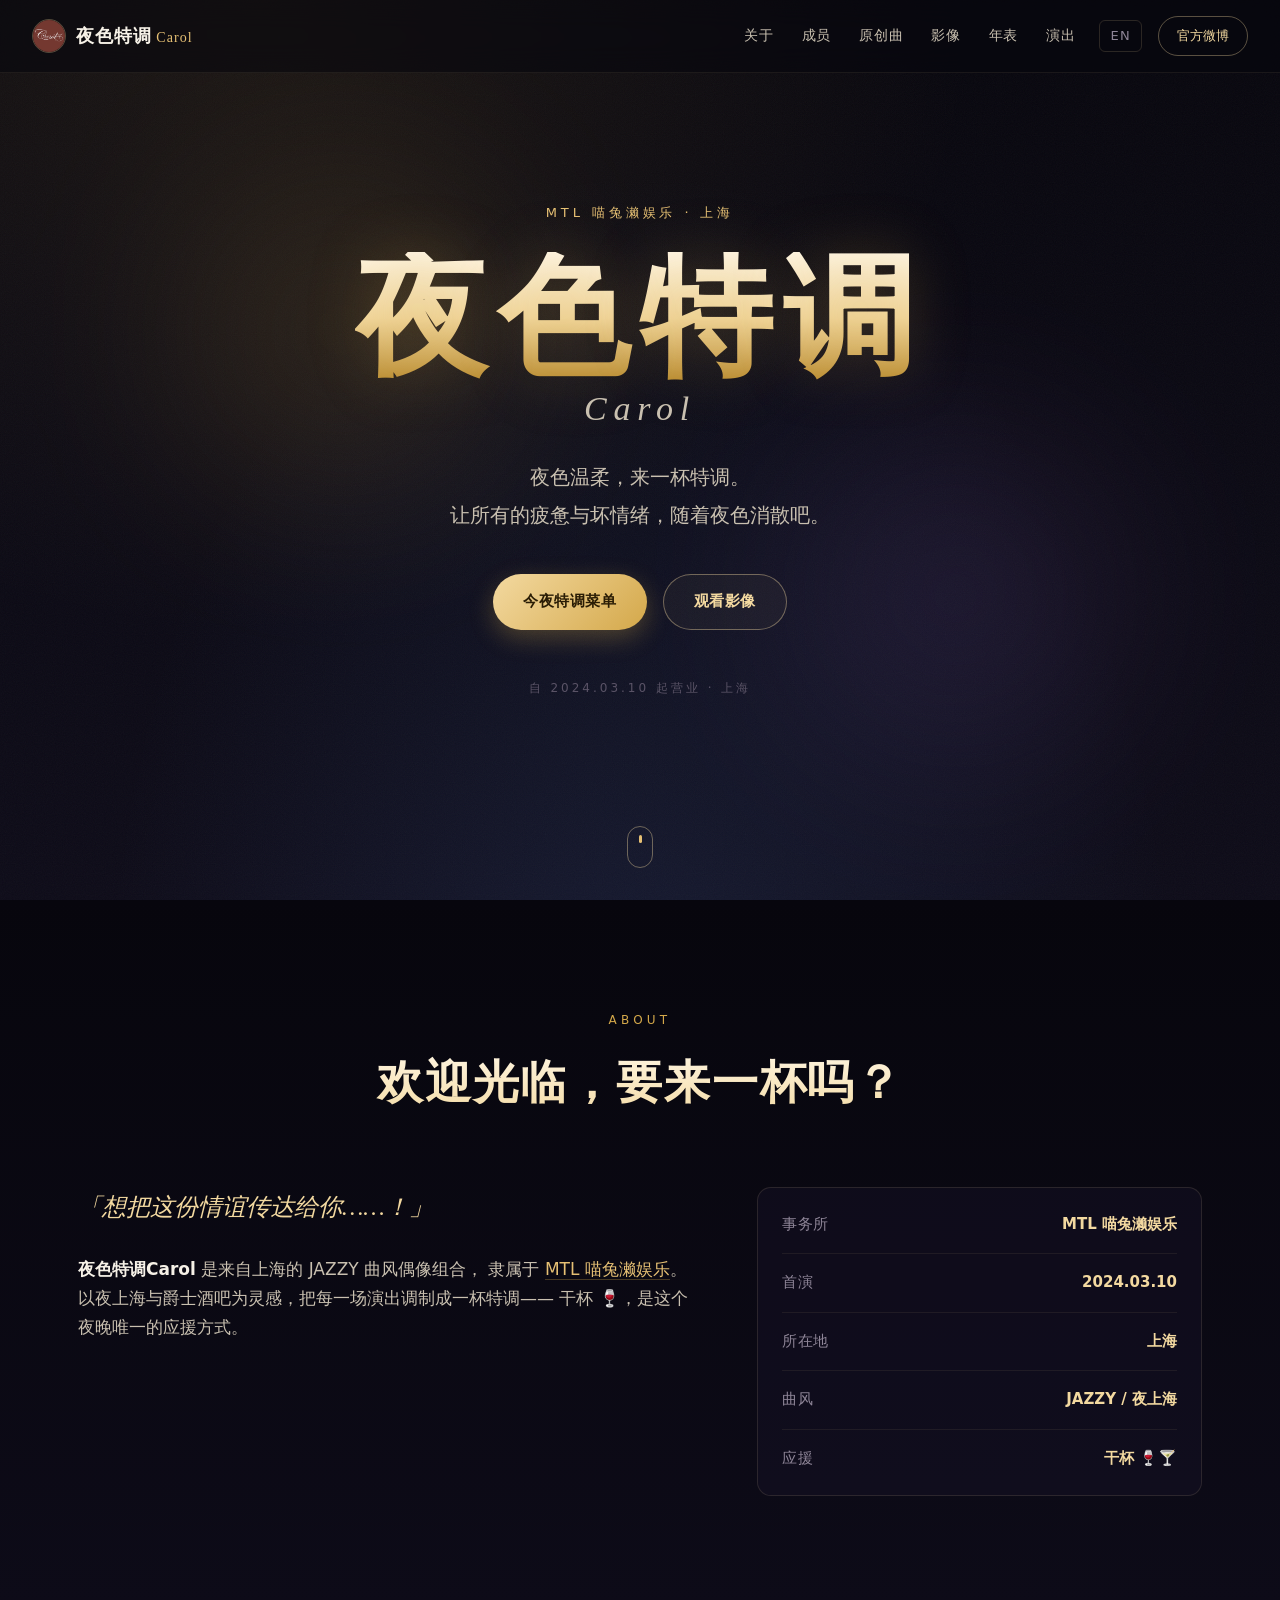
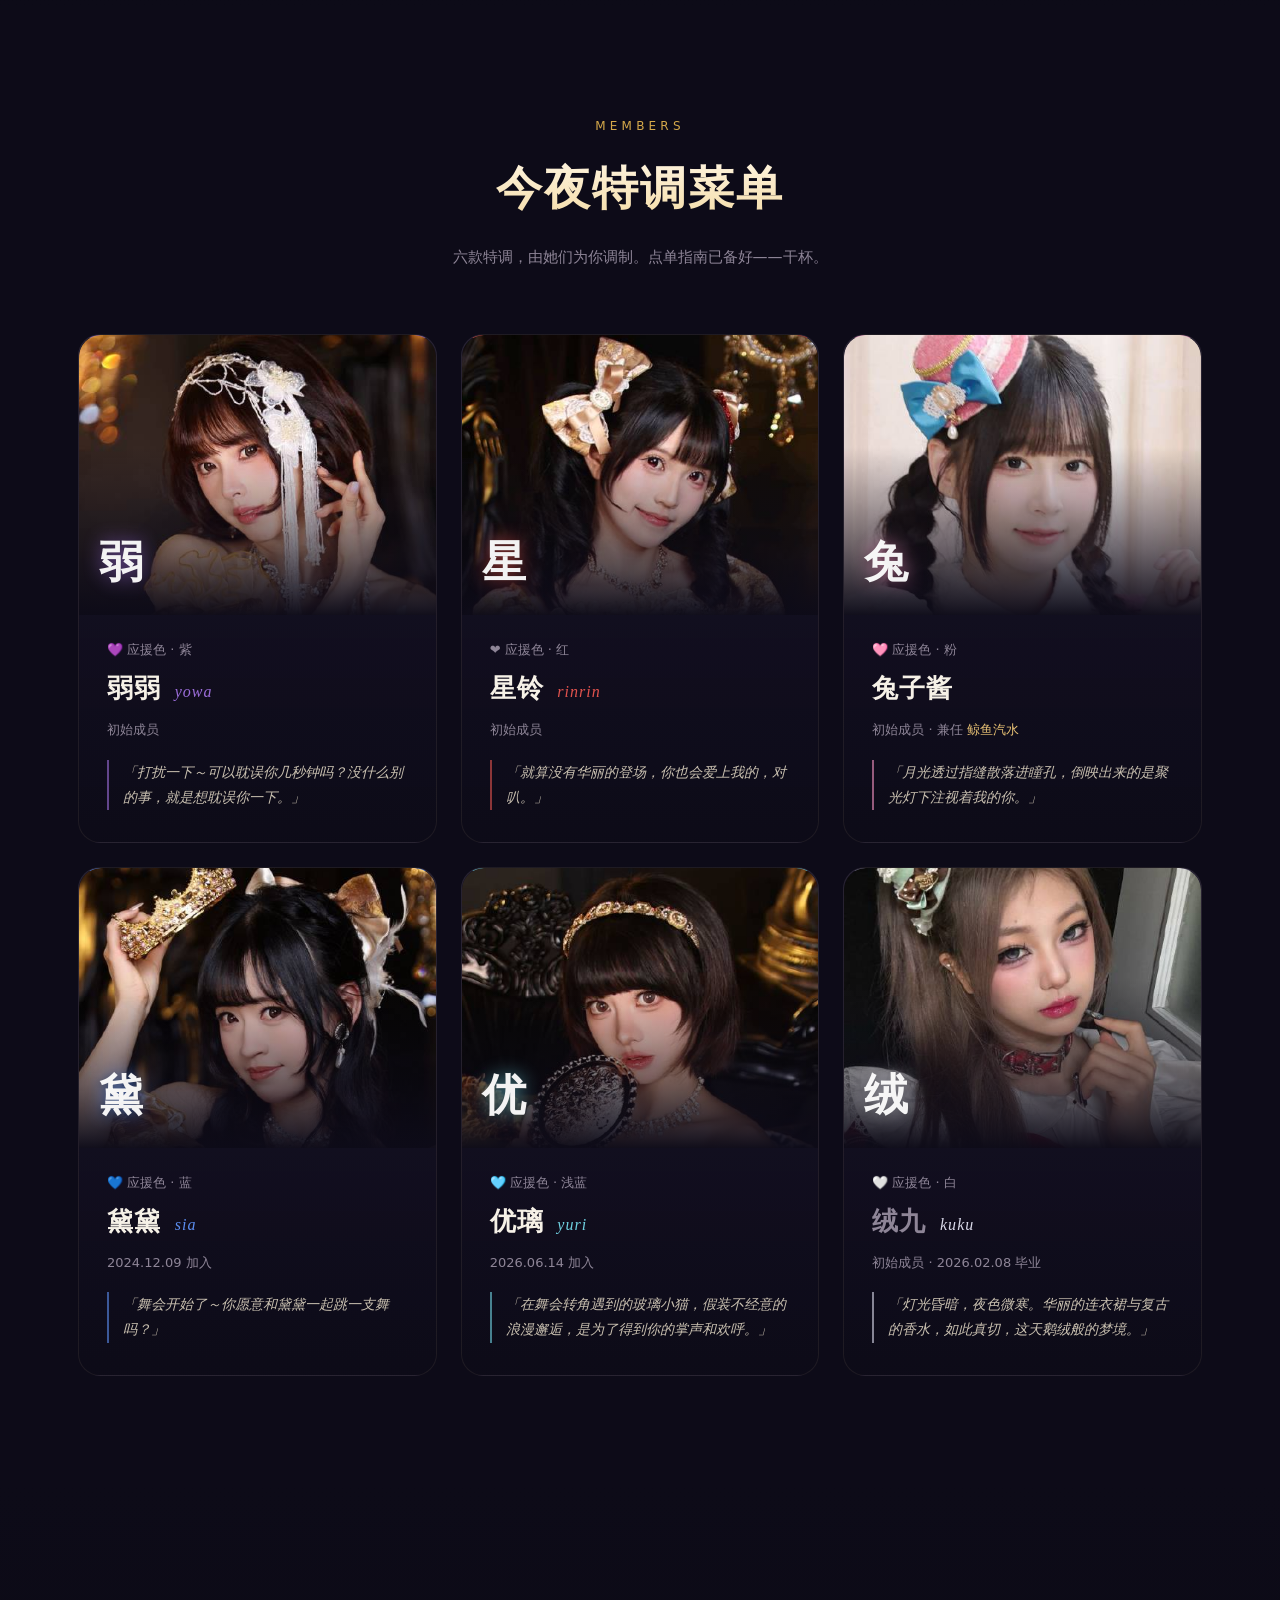
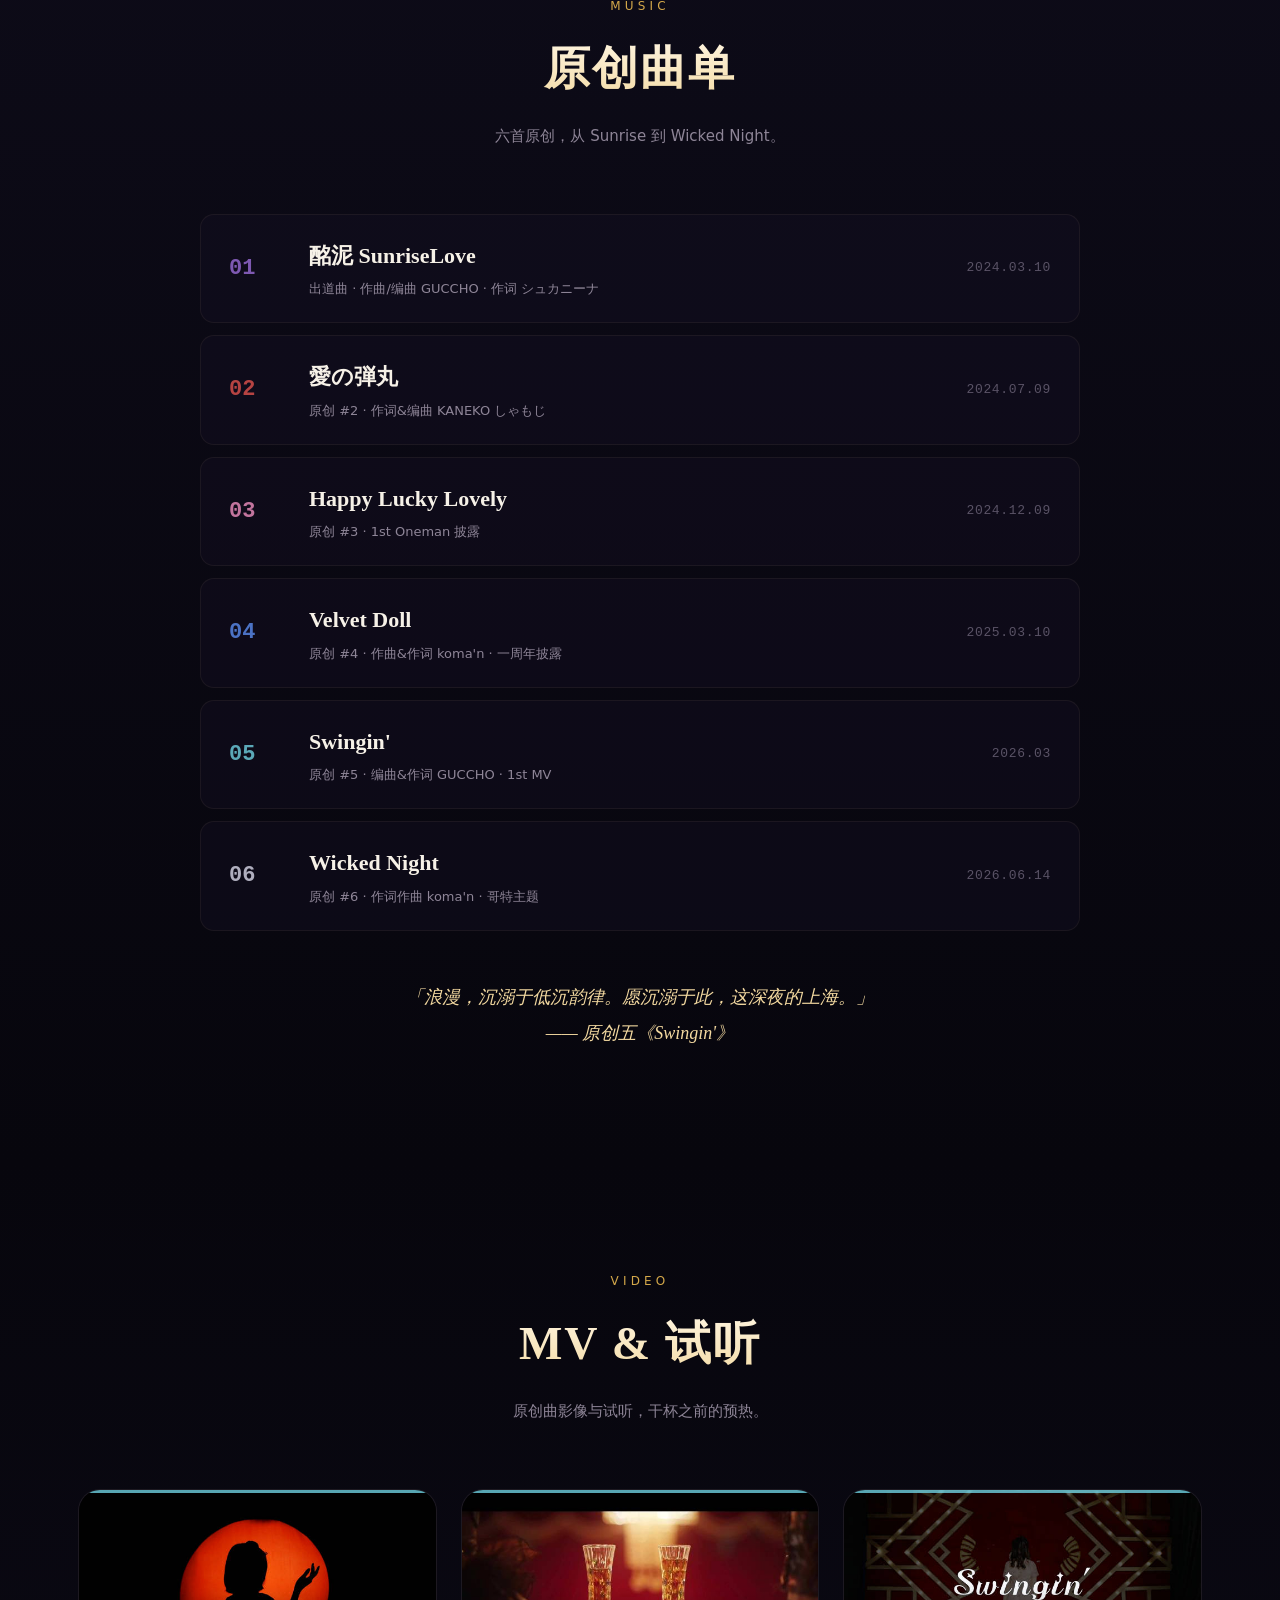
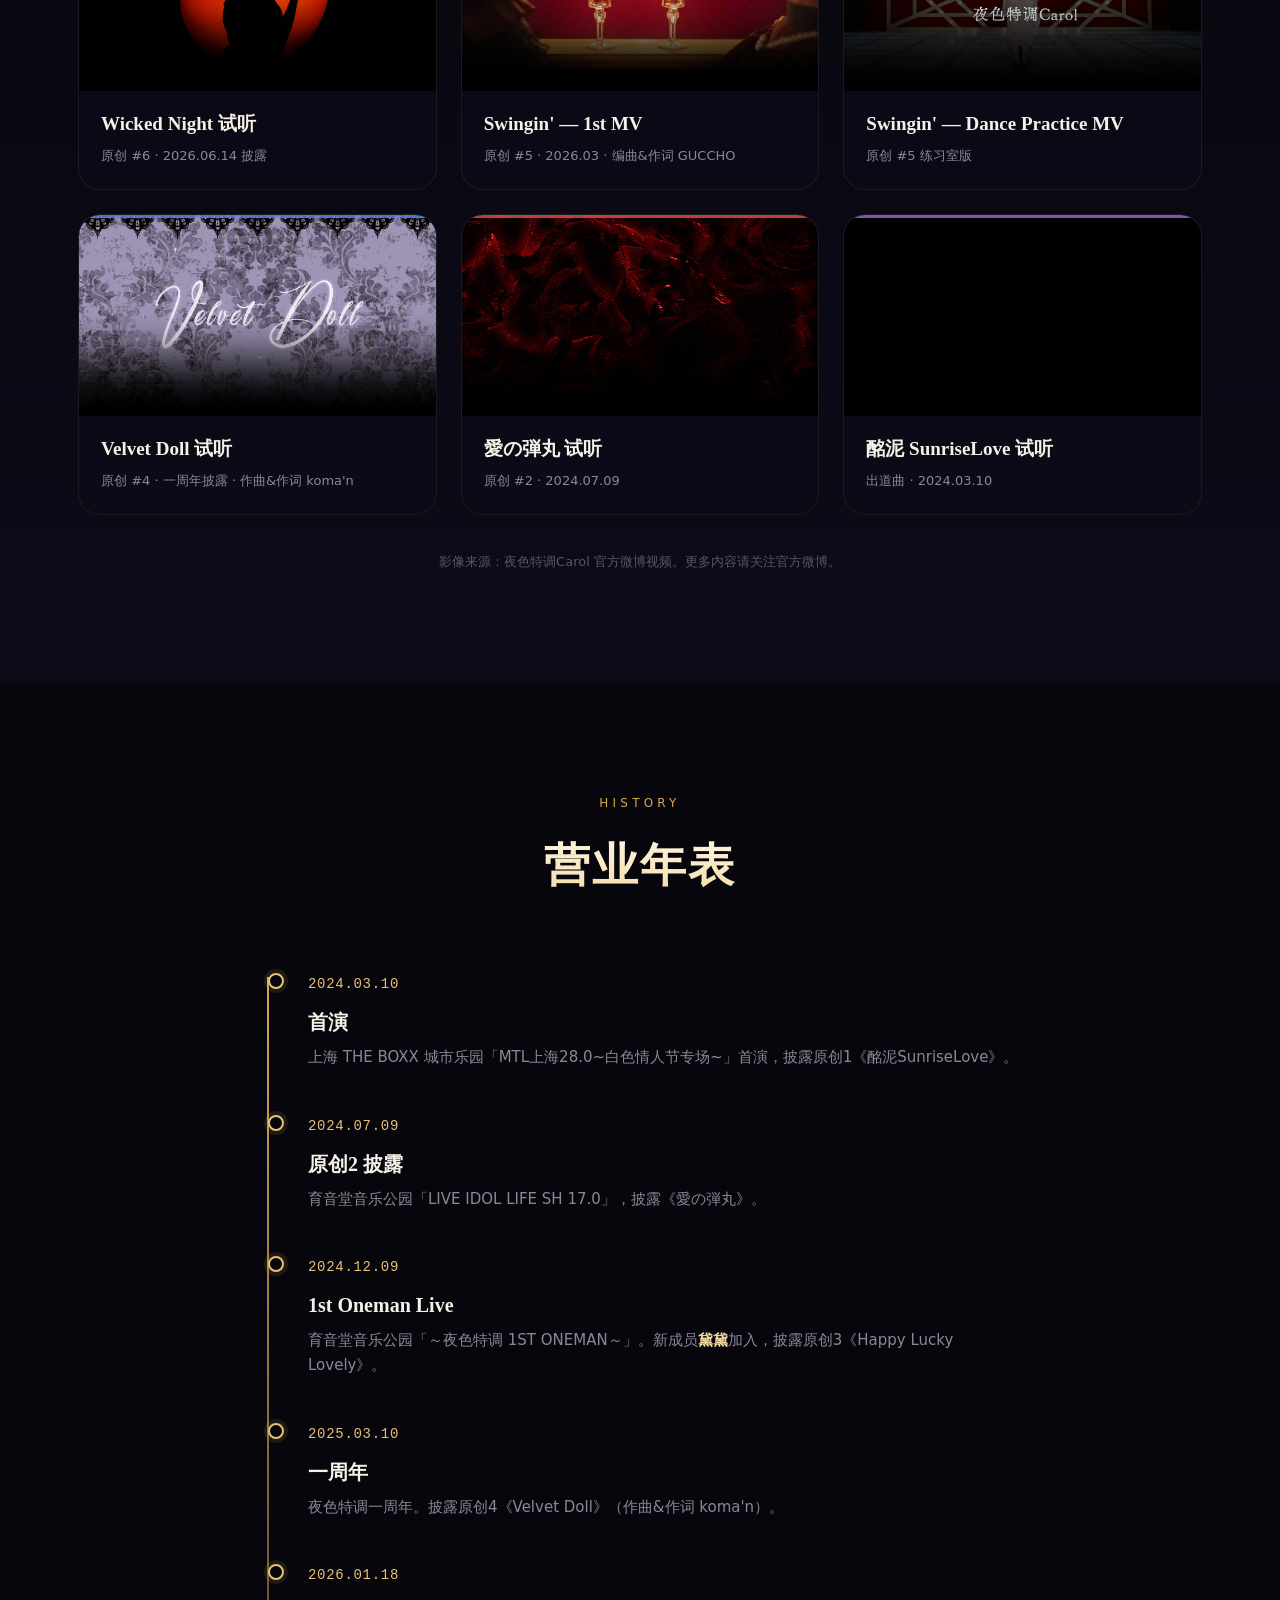
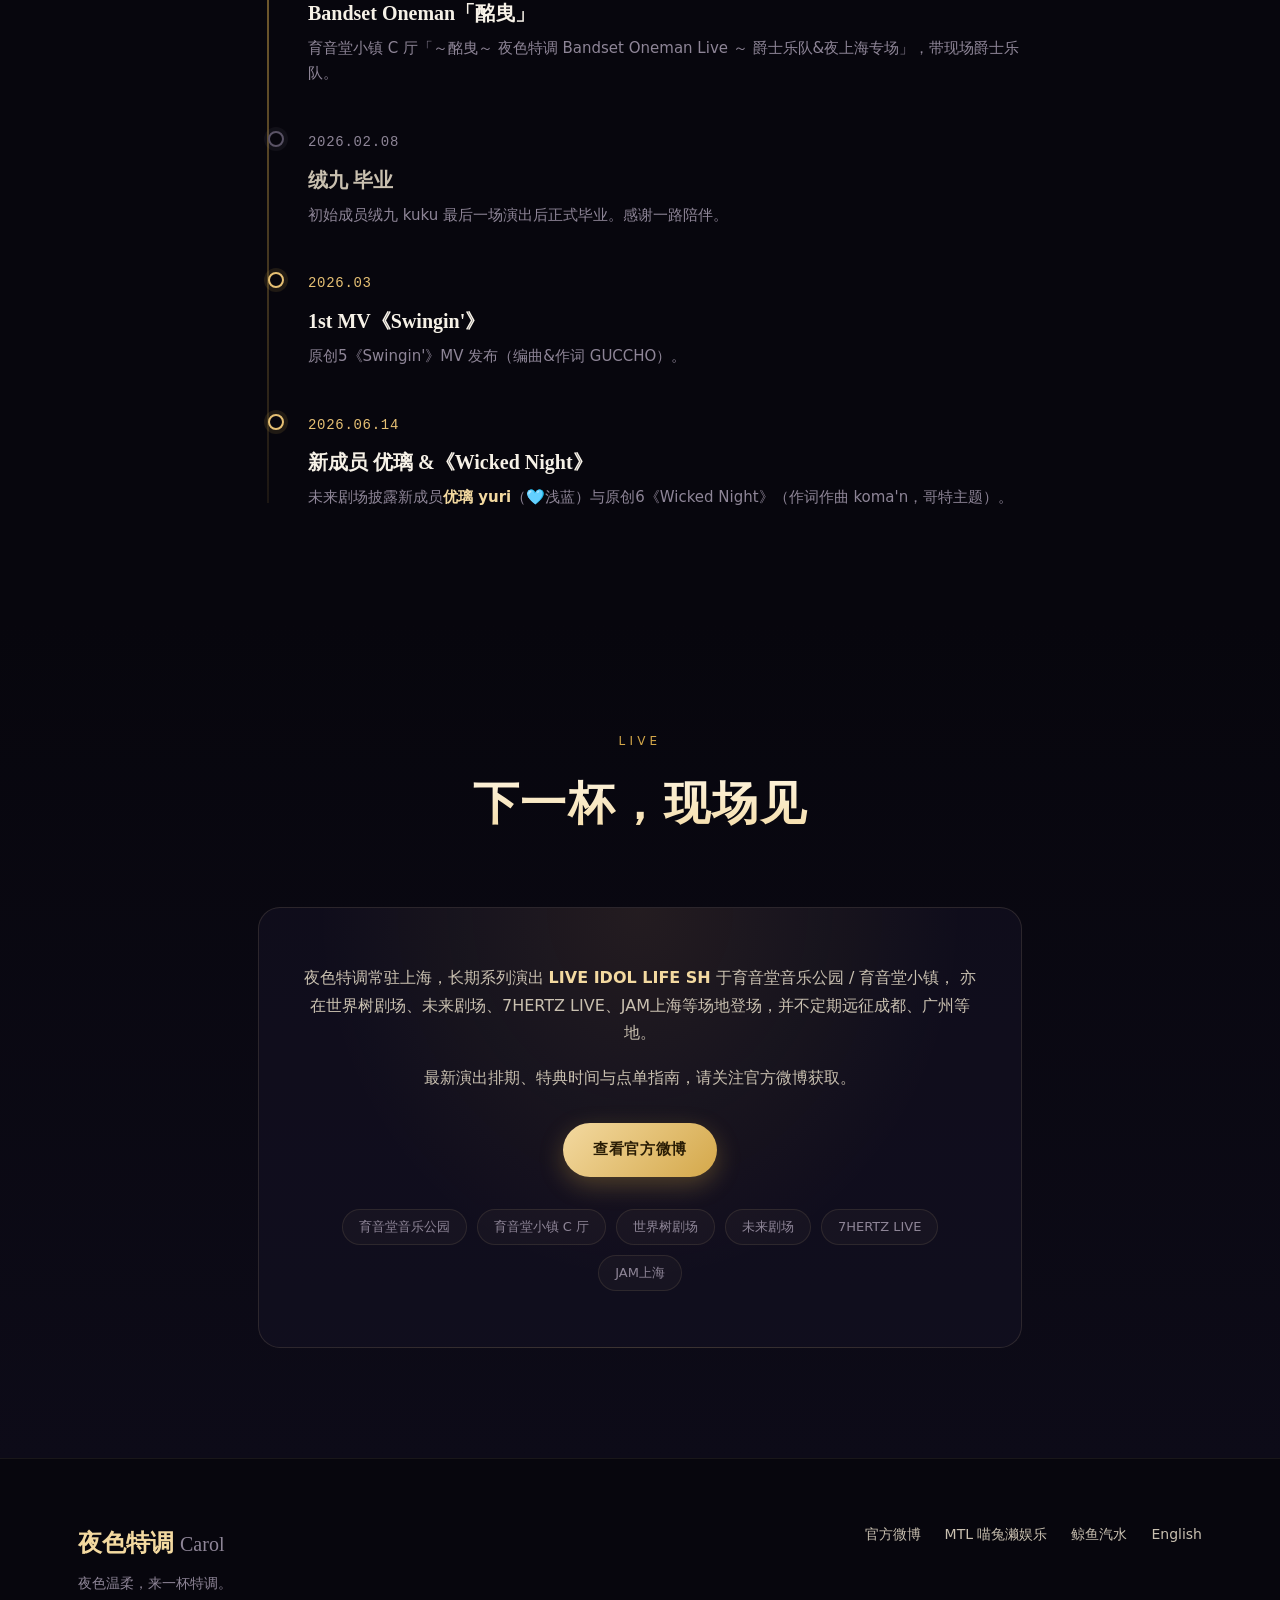
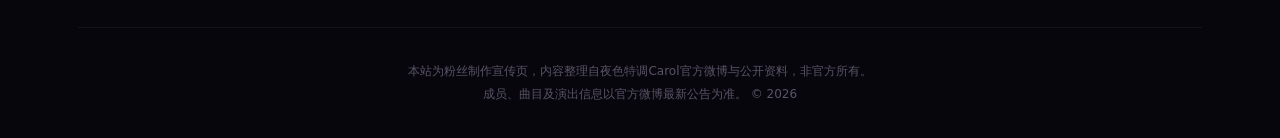
==== index.html @ d4f99a70 "夜色特调Carol 宣传网站初始版本 - 中文版 index.html / 英文版 en.html - 6 位成员介绍（含已毕业成员） - 6 首原创曲单 - 影像区：MV 与试听（本地 mp4） -" ====
<!DOCTYPE html>
<html lang="zh-CN">
<head>
<meta charset="UTF-8">
<meta name="viewport" content="width=device-width, initial-scale=1.0">
<title>夜色特调Carol — 来自上海的JAZZY曲风偶像组合</title>
<meta name="description" content="夜色特调Carol — 来自上海的JAZZY曲风偶像组合。夜色温柔，来一杯特调。隶属于MTL喵兔濑娱乐。">
<link rel="icon" type="image/png" href="assets/favicon.png">
<link rel="preconnect" href="https://fonts.googleapis.com">
<link rel="stylesheet" href="style.css">
</head>
<body>

<!-- ===== 顶部导航 ===== -->
<header class="nav" id="nav">
  <a href="#hero" class="nav__brand">
    <img src="assets/group/avatar.jpg" alt="" class="nav__logo">
    <span class="nav__name">夜色特调<small>Carol</small></span>
  </a>
  <nav class="nav__links">
    <a href="#about">关于</a>
    <a href="#menu">成员</a>
    <a href="#music">原创曲</a>
    <a href="#video">影像</a>
    <a href="#timeline">年表</a>
    <a href="#live">演出</a>
  </nav>
  <div class="nav__right">
    <a href="en.html" class="nav__lang" title="English">EN</a>
    <a href="https://weibo.com/u/2140549692" target="_blank" rel="noopener" class="nav__cta">官方微博</a>
  </div>
</header>

<!-- ===== Hero ===== -->
<section class="hero" id="hero">
  <div class="hero__bg" aria-hidden="true">
    <div class="hero__glow hero__glow--1"></div>
    <div class="hero__glow hero__glow--2"></div>
    <div class="hero__grain"></div>
  </div>
  <div class="hero__inner">
    <p class="hero__kicker">MTL 喵兔濑娱乐 · 上海</p>
    <h1 class="hero__title">
      <span class="hero__title-main">夜色特调</span>
      <span class="hero__title-sub">Carol</span>
    </h1>
    <p class="hero__tagline">夜色温柔，来一杯特调。<br>让所有的疲惫与坏情绪，随着夜色消散吧。</p>
    <div class="hero__actions">
      <a href="#menu" class="btn btn--gold">今夜特调菜单</a>
      <a href="#video" class="btn btn--ghost">观看影像</a>
    </div>
    <p class="hero__since">自 2024.03.10 起营业 · 上海</p>
  </div>
  <a href="#about" class="hero__scroll" aria-label="向下滚动">
    <span></span>
  </a>
</section>

<!-- ===== 关于 ===== -->
<section class="section about" id="about">
  <div class="container">
    <header class="section__head">
      <p class="section__kicker">ABOUT</p>
      <h2 class="section__title">欢迎光临，要来一杯吗？</h2>
    </header>
    <div class="about__grid">
      <div class="about__lead">
        <p>「想把这份情谊传达给你……！」</p>
        <p>
          <strong>夜色特调Carol</strong> 是来自上海的 JAZZY 曲风偶像组合，
          隶属于 <a href="https://weibo.com/u/7607627668" target="_blank" rel="noopener">MTL 喵兔濑娱乐</a>。
          以夜上海与爵士酒吧为灵感，把每一场演出调制成一杯特调——
          干杯 🍷，是这个夜晚唯一的应援方式。
        </p>
      </div>
      <ul class="about__facts">
        <li><span>事务所</span><b>MTL 喵兔濑娱乐</b></li>
        <li><span>首演</span><b>2024.03.10</b></li>
        <li><span>所在地</span><b>上海</b></li>
        <li><span>曲风</span><b>JAZZY / 夜上海</b></li>
        <li><span>应援</span><b>干杯 🍷🍸</b></li>
      </ul>
    </div>
  </div>
</section>

<!-- ===== 成员 / 今夜特调菜单 ===== -->
<section class="section menu" id="menu">
  <div class="container">
    <header class="section__head">
      <p class="section__kicker">MEMBERS</p>
      <h2 class="section__title">今夜特调菜单</h2>
      <p class="section__desc">六款特调，由她们为你调制。点单指南已备好——干杯。</p>
    </header>

    <div class="menu__grid">

      <!-- 弱弱 -->
      <article class="drink" style="--mc:#9b6dd9">
        <div class="drink__photo">
          <img src="assets/members/ruoruo_avatar.jpg" alt="弱弱 yowa" loading="lazy">
          <span class="drink__initial">弱</span>
        </div>
        <div class="drink__body">
          <p class="drink__color">💜 应援色 · 紫</p>
          <h3 class="drink__name">弱弱 <small>yowa</small></h3>
          <p class="drink__role">初始成员</p>
          <blockquote class="drink__line">「打扰一下～可以耽误你几秒钟吗？没什么别的事，就是想耽误你一下。」</blockquote>
        </div>
      </article>

      <!-- 星铃 -->
      <article class="drink" style="--mc:#e0524d">
        <div class="drink__photo">
          <img src="assets/members/xingling_avatar.jpg" alt="星铃 rinrin" loading="lazy">
          <span class="drink__initial">星</span>
        </div>
        <div class="drink__body">
          <p class="drink__color">❤️ 应援色 · 红</p>
          <h3 class="drink__name">星铃 <small>rinrin</small></h3>
          <p class="drink__role">初始成员</p>
          <blockquote class="drink__line">「就算没有华丽的登场，你也会爱上我的，对叭。」</blockquote>
        </div>
      </article>

      <!-- 兔子酱 -->
      <article class="drink" style="--mc:#f08fbf">
        <div class="drink__photo">
          <img src="assets/members/tuzi_avatar.jpg" alt="兔子酱" loading="lazy">
          <span class="drink__initial">兔</span>
        </div>
        <div class="drink__body">
          <p class="drink__color">🩷 应援色 · 粉</p>
          <h3 class="drink__name">兔子酱</h3>
          <p class="drink__role">初始成员 · 兼任 <a href="https://weibo.com/u/7730716285" target="_blank" rel="noopener">鲸鱼汽水</a></p>
          <blockquote class="drink__line">「月光透过指缝散落进瞳孔，倒映出来的是聚光灯下注视着我的你。」</blockquote>
        </div>
      </article>

      <!-- 黛黛 -->
      <article class="drink" style="--mc:#5b8def">
        <div class="drink__photo">
          <img src="assets/members/daidai_avatar.jpg" alt="黛黛 sia" loading="lazy">
          <span class="drink__initial">黛</span>
        </div>
        <div class="drink__body">
          <p class="drink__color">💙 应援色 · 蓝</p>
          <h3 class="drink__name">黛黛 <small>sia</small></h3>
          <p class="drink__role">2024.12.09 加入</p>
          <blockquote class="drink__line">「舞会开始了～你愿意和黛黛一起跳一支舞吗？」</blockquote>
        </div>
      </article>

      <!-- 优璃 -->
      <article class="drink" style="--mc:#6fd0e0">
        <div class="drink__photo">
          <img src="assets/members/youli_avatar.jpg" alt="优璃 yuri" loading="lazy">
          <span class="drink__initial">优</span>
        </div>
        <div class="drink__body">
          <p class="drink__color">🩵 应援色 · 浅蓝</p>
          <h3 class="drink__name">优璃 <small>yuri</small></h3>
          <p class="drink__role">2026.06.14 加入</p>
          <blockquote class="drink__line">「在舞会转角遇到的玻璃小猫，假装不经意的浪漫邂逅，是为了得到你的掌声和欢呼。」</blockquote>
        </div>
      </article>

      <!-- 绒九 (毕业) -->
      <article class="drink drink--graduated" style="--mc:#d8d8e8">
        <div class="drink__photo">
          <img src="assets/members/rongjiu_avatar.jpg" alt="绒九 kuku" loading="lazy">
          <span class="drink__initial">绒</span>
        </div>
        <div class="drink__body">
          <p class="drink__color">🤍 应援色 · 白</p>
          <h3 class="drink__name">绒九 <small>kuku</small></h3>
          <p class="drink__role">初始成员 · 2026.02.08 毕业</p>
          <blockquote class="drink__line">「灯光昏暗，夜色微寒。华丽的连衣裙与复古的香水，如此真切，这天鹅绒般的梦境。」</blockquote>
        </div>
      </article>

    </div>
  </div>
</section>

<!-- ===== 原创曲 ===== -->
<section class="section music" id="music">
  <div class="container">
    <header class="section__head">
      <p class="section__kicker">MUSIC</p>
      <h2 class="section__title">原创曲单</h2>
      <p class="section__desc">六首原创，从 Sunrise 到 Wicked Night。</p>
    </header>

    <ol class="tracklist">
      <li class="track" style="--mc:#9b6dd9">
        <span class="track__no">01</span>
        <div class="track__main">
          <h3 class="track__name">酩泥 SunriseLove</h3>
          <p class="track__meta">出道曲 · 作曲/编曲 GUCCHO · 作词 シュカニーナ</p>
        </div>
        <span class="track__date">2024.03.10</span>
      </li>
      <li class="track" style="--mc:#e0524d">
        <span class="track__no">02</span>
        <div class="track__main">
          <h3 class="track__name">愛の弾丸</h3>
          <p class="track__meta">原创 #2 · 作词&amp;编曲 KANEKO しゃもじ</p>
        </div>
        <span class="track__date">2024.07.09</span>
      </li>
      <li class="track" style="--mc:#f08fbf">
        <span class="track__no">03</span>
        <div class="track__main">
          <h3 class="track__name">Happy Lucky Lovely</h3>
          <p class="track__meta">原创 #3 · 1st Oneman 披露</p>
        </div>
        <span class="track__date">2024.12.09</span>
      </li>
      <li class="track" style="--mc:#5b8def">
        <span class="track__no">04</span>
        <div class="track__main">
          <h3 class="track__name">Velvet Doll</h3>
          <p class="track__meta">原创 #4 · 作曲&amp;作词 koma'n · 一周年披露</p>
        </div>
        <span class="track__date">2025.03.10</span>
      </li>
      <li class="track" style="--mc:#6fd0e0">
        <span class="track__no">05</span>
        <div class="track__main">
          <h3 class="track__name">Swingin'</h3>
          <p class="track__meta">原创 #5 · 编曲&amp;作词 GUCCHO · 1st MV</p>
        </div>
        <span class="track__date">2026.03</span>
      </li>
      <li class="track" style="--mc:#d8d8e8">
        <span class="track__no">06</span>
        <div class="track__main">
          <h3 class="track__name">Wicked Night</h3>
          <p class="track__meta">原创 #6 · 作词作曲 koma'n · 哥特主题</p>
        </div>
        <span class="track__date">2026.06.14</span>
      </li>
    </ol>

    <p class="music__note">
      「浪漫，沉溺于低沉韵律。愿沉溺于此，这深夜的上海。」<br>
      —— 原创五《Swingin'》
    </p>
  </div>
</section>

<!-- ===== 影像 / 视频 ===== -->
<section class="section video" id="video">
  <div class="container">
    <header class="section__head">
      <p class="section__kicker">VIDEO</p>
      <h2 class="section__title">MV &amp; 试听</h2>
      <p class="section__desc">原创曲影像与试听，干杯之前的预热。</p>
    </header>

    <div class="video__grid">

      <figure class="vcard" style="--mc:#6fd0e0">
        <video controls preload="none" poster="assets/covers/06_wicked.jpg">
          <source src="assets/videos/06_wicked.mp4" type="video/mp4">
        </video>
        <figcaption>
          <h3>Wicked Night 试听</h3>
          <p>原创 #6 · 2026.06.14 披露</p>
        </figcaption>
      </figure>

      <figure class="vcard" style="--mc:#6fd0e0">
        <video controls preload="none" poster="assets/covers/05_swingin_mv.jpg">
          <source src="assets/videos/05_swingin_mv.mp4" type="video/mp4">
        </video>
        <figcaption>
          <h3>Swingin' — 1st MV</h3>
          <p>原创 #5 · 2026.03 · 编曲&amp;作词 GUCCHO</p>
        </figcaption>
      </figure>

      <figure class="vcard" style="--mc:#6fd0e0">
        <video controls preload="none" poster="assets/covers/05_swingin_dp.jpg">
          <source src="assets/videos/05_swingin_dp.mp4" type="video/mp4">
        </video>
        <figcaption>
          <h3>Swingin' — Dance Practice MV</h3>
          <p>原创 #5 练习室版</p>
        </figcaption>
      </figure>

      <figure class="vcard" style="--mc:#5b8def">
        <video controls preload="none" poster="assets/covers/04_velvet.jpg">
          <source src="assets/videos/04_velvet.mp4" type="video/mp4">
        </video>
        <figcaption>
          <h3>Velvet Doll 试听</h3>
          <p>原创 #4 · 一周年披露 · 作曲&amp;作词 koma'n</p>
        </figcaption>
      </figure>

      <figure class="vcard" style="--mc:#e0524d">
        <video controls preload="none" poster="assets/covers/02_bullet.jpg">
          <source src="assets/videos/02_bullet.mp4" type="video/mp4">
        </video>
        <figcaption>
          <h3>愛の弾丸 试听</h3>
          <p>原创 #2 · 2024.07.09</p>
        </figcaption>
      </figure>

      <figure class="vcard" style="--mc:#9b6dd9">
        <video controls preload="none" poster="assets/covers/01_sunrise.jpg">
          <source src="assets/videos/01_sunrise.mp4" type="video/mp4">
        </video>
        <figcaption>
          <h3>酩泥 SunriseLove 试听</h3>
          <p>出道曲 · 2024.03.10</p>
        </figcaption>
      </figure>

    </div>
    <p class="video__note">影像来源：夜色特调Carol 官方微博视频。更多内容请关注官方微博。</p>
  </div>
</section>

<!-- ===== 年表 ===== -->
<section class="section timeline" id="timeline">
  <div class="container">
    <header class="section__head">
      <p class="section__kicker">HISTORY</p>
      <h2 class="section__title">营业年表</h2>
    </header>

    <ol class="tl">
      <li class="tl__item">
        <span class="tl__dot"></span>
        <span class="tl__date">2024.03.10</span>
        <div class="tl__content">
          <h3>首演</h3>
          <p>上海 THE BOXX 城市乐园「MTL上海28.0~白色情人节专场~」首演，披露原创1《酩泥SunriseLove》。</p>
        </div>
      </li>
      <li class="tl__item">
        <span class="tl__dot"></span>
        <span class="tl__date">2024.07.09</span>
        <div class="tl__content">
          <h3>原创2 披露</h3>
          <p>育音堂音乐公园「LIVE IDOL LIFE SH 17.0」，披露《愛の弾丸》。</p>
        </div>
      </li>
      <li class="tl__item">
        <span class="tl__dot"></span>
        <span class="tl__date">2024.12.09</span>
        <div class="tl__content">
          <h3>1st Oneman Live</h3>
          <p>育音堂音乐公园「～夜色特调 1ST ONEMAN～」。新成员<strong>黛黛</strong>加入，披露原创3《Happy Lucky Lovely》。</p>
        </div>
      </li>
      <li class="tl__item">
        <span class="tl__dot"></span>
        <span class="tl__date">2025.03.10</span>
        <div class="tl__content">
          <h3>一周年</h3>
          <p>夜色特调一周年。披露原创4《Velvet Doll》（作曲&amp;作词 koma'n）。</p>
        </div>
      </li>
      <li class="tl__item">
        <span class="tl__dot"></span>
        <span class="tl__date">2026.01.18</span>
        <div class="tl__content">
          <h3>Bandset Oneman「酩曳」</h3>
          <p>育音堂小镇 C 厅「～酩曳～ 夜色特调 Bandset Oneman Live ～ 爵士乐队&amp;夜上海专场」，带现场爵士乐队。</p>
        </div>
      </li>
      <li class="tl__item tl__item--muted">
        <span class="tl__dot"></span>
        <span class="tl__date">2026.02.08</span>
        <div class="tl__content">
          <h3>绒九 毕业</h3>
          <p>初始成员绒九 kuku 最后一场演出后正式毕业。感谢一路陪伴。</p>
        </div>
      </li>
      <li class="tl__item">
        <span class="tl__dot"></span>
        <span class="tl__date">2026.03</span>
        <div class="tl__content">
          <h3>1st MV《Swingin'》</h3>
          <p>原创5《Swingin'》MV 发布（编曲&amp;作词 GUCCHO）。</p>
        </div>
      </li>
      <li class="tl__item">
        <span class="tl__dot"></span>
        <span class="tl__date">2026.06.14</span>
        <div class="tl__content">
          <h3>新成员 优璃 &amp;《Wicked Night》</h3>
          <p>未来剧场披露新成员<strong>优璃 yuri</strong>（🩵浅蓝）与原创6《Wicked Night》（作词作曲 koma'n，哥特主题）。</p>
        </div>
      </li>
    </ol>
  </div>
</section>

<!-- ===== 演出 ===== -->
<section class="section live" id="live">
  <div class="container container--narrow">
    <header class="section__head">
      <p class="section__kicker">LIVE</p>
      <h2 class="section__title">下一杯，现场见</h2>
    </header>
    <div class="live__card">
      <p class="live__text">
        夜色特调常驻上海，长期系列演出 <em>LIVE IDOL LIFE SH</em> 于育音堂音乐公园 / 育音堂小镇，
        亦在世界树剧场、未来剧场、7HERTZ LIVE、JAM上海等场地登场，并不定期远征成都、广州等地。
      </p>
      <p class="live__text">
        最新演出排期、特典时间与点单指南，请关注官方微博获取。
      </p>
      <div class="live__actions">
        <a href="https://weibo.com/u/2140549692" target="_blank" rel="noopener" class="btn btn--gold">查看官方微博</a>
      </div>
      <ul class="live__venues">
        <li>育音堂音乐公园</li>
        <li>育音堂小镇 C 厅</li>
        <li>世界树剧场</li>
        <li>未来剧场</li>
        <li>7HERTZ LIVE</li>
        <li>JAM上海</li>
      </ul>
    </div>
  </div>
</section>

<!-- ===== 页脚 ===== -->
<footer class="footer">
  <div class="container">
    <div class="footer__top">
      <div class="footer__brand">
        <p class="footer__logo">夜色特调<small>Carol</small></p>
        <p class="footer__tag">夜色温柔，来一杯特调。</p>
      </div>
      <div class="footer__links">
        <a href="https://weibo.com/u/2140549692" target="_blank" rel="noopener">官方微博</a>
        <a href="https://weibo.com/u/7607627668" target="_blank" rel="noopener">MTL 喵兔濑娱乐</a>
        <a href="https://weibo.com/u/7730716285" target="_blank" rel="noopener">鲸鱼汽水</a>
        <a href="en.html">English</a>
      </div>
    </div>
    <p class="footer__copy">
      本站为粉丝制作宣传页，内容整理自夜色特调Carol官方微博与公开资料，非官方所有。<br>
      成员、曲目及演出信息以官方微博最新公告为准。 © 2026
    </p>
  </div>
</footer>

<script src="script.js"></script>
</body>
</html>
---- style.css ----
/* ============================================================
   夜色特调Carol — 宣传网站样式
   主题：夜上海 / 爵士酒吧 / 鸡尾酒特调
   配色：深夜墨蓝 + 香槟金 + 成员应援色点缀
   ============================================================ */

/* ---------- 设计令牌 ---------- */
:root {
  /* 夜色基底 */
  --night-900: #07060d;
  --night-800: #0d0b18;
  --night-700: #141124;
  --night-600: #1d1830;
  --night-500: #2a2342;

  /* 香槟金 / 特调 */
  --gold-300: #f3d9a0;
  --gold-400: #e6c074;
  --gold-500: #d4a84a;
  --gold-600: #b88a2e;

  /* 文字 */
  --ink-100: #f6f1e7;
  --ink-300: #c9c0b0;
  --ink-500: #8e8597;
  --ink-700: #5a5366;

  /* 成员应援色（由 inline --mc 覆盖） */
  --mc: #d4a84a;

  /* 字体 */
  --font-sans: "PingFang SC", "Hiragino Sans GB", "Microsoft YaHei", "Noto Sans SC", system-ui, sans-serif;
  --font-serif: "Songti SC", "STSong", "Noto Serif SC", "Source Han Serif SC", serif;
  --font-mono: "JetBrains Mono", "SF Mono", "Cascadia Code", Consolas, monospace;

  /* 尺寸 */
  --container: 1180px;
  --radius: 14px;
  --radius-lg: 22px;

  /* 阴影 */
  --shadow-soft: 0 10px 40px rgba(0, 0, 0, 0.45);
  --shadow-glow: 0 0 60px rgba(212, 168, 74, 0.18);
}

/* ---------- 重置 ---------- */
*, *::before, *::after { box-sizing: border-box; margin: 0; padding: 0; }
html { scroll-behavior: smooth; -webkit-text-size-adjust: 100%; }
body {
  font-family: var(--font-sans);
  background: var(--night-900);
  color: var(--ink-100);
  line-height: 1.7;
  overflow-x: hidden;
  -webkit-font-smoothing: antialiased;
}
a { color: inherit; text-decoration: none; }
img { max-width: 100%; display: block; }
ul, ol { list-style: none; }
button { font: inherit; cursor: pointer; border: none; background: none; color: inherit; }

/* ---------- 容器 ---------- */
.container { width: 100%; max-width: var(--container); margin: 0 auto; padding: 0 28px; }
.container--narrow { max-width: 820px; }

/* ---------- 按钮 ---------- */
.btn {
  display: inline-flex; align-items: center; justify-content: center; gap: 8px;
  padding: 14px 30px; border-radius: 100px;
  font-size: 15px; font-weight: 600; letter-spacing: 0.04em;
  transition: transform .25s ease, box-shadow .25s ease, background .25s ease;
}
.btn--gold {
  background: linear-gradient(135deg, var(--gold-300), var(--gold-500));
  color: #2a1d05;
  box-shadow: 0 8px 24px rgba(212, 168, 74, 0.3);
}
.btn--gold:hover { transform: translateY(-2px); box-shadow: 0 12px 32px rgba(212, 168, 74, 0.45); }
.btn--ghost {
  border: 1px solid rgba(243, 217, 160, 0.4);
  color: var(--gold-300);
  background: rgba(243, 217, 160, 0.04);
}
.btn--ghost:hover { background: rgba(243, 217, 160, 0.12); transform: translateY(-2px); }

/* ============================================================
   导航
   ============================================================ */
.nav {
  position: fixed; top: 0; left: 0; right: 0; z-index: 100;
  display: flex; align-items: center; gap: 24px;
  padding: 16px 32px;
  background: rgba(7, 6, 13, 0.55);
  backdrop-filter: blur(14px);
  -webkit-backdrop-filter: blur(14px);
  border-bottom: 1px solid rgba(243, 217, 160, 0.08);
  transition: background .3s ease, padding .3s ease;
}
.nav.is-scrolled { background: rgba(7, 6, 13, 0.88); padding: 11px 32px; }
.nav__brand { display: flex; align-items: center; gap: 10px; font-weight: 700; }
.nav__logo {
  width: 34px; height: 34px; border-radius: 50%; object-fit: cover;
  border: 1px solid rgba(243, 217, 160, 0.3);
}
.nav__mark { font-size: 22px; filter: drop-shadow(0 0 8px rgba(212,168,74,.5)); }
.nav__name { font-size: 18px; letter-spacing: 0.06em; }
.nav__name small { font-family: var(--font-serif); font-weight: 400; color: var(--gold-400); margin-left: 4px; font-size: 14px; }
.nav__links { display: flex; gap: 28px; margin-left: auto; }
.nav__right { display: flex; align-items: center; gap: 16px; margin-left: auto; }
.nav__links + .nav__right { margin-left: 0; }
.nav__lang {
  font-size: 13px; color: var(--ink-500); letter-spacing: 0.1em;
  padding: 4px 10px; border: 1px solid rgba(243, 217, 160, 0.15); border-radius: 6px;
  transition: all .2s ease;
}
.nav__lang:hover { color: var(--gold-300); border-color: rgba(243, 217, 160, 0.4); }
.nav__links a {
  font-size: 14px; color: var(--ink-300); letter-spacing: 0.05em;
  position: relative; padding: 4px 0; transition: color .2s ease;
}
.nav__links a::after {
  content: ""; position: absolute; left: 0; bottom: 0; height: 1px; width: 0;
  background: var(--gold-400); transition: width .25s ease;
}
.nav__links a:hover { color: var(--gold-300); }
.nav__links a:hover::after { width: 100%; }
.nav__cta {
  font-size: 13px; padding: 8px 18px; border-radius: 100px;
  border: 1px solid rgba(243, 217, 160, 0.35); color: var(--gold-300);
  transition: all .2s ease;
}
.nav__cta:hover { background: var(--gold-500); color: #2a1d05; border-color: var(--gold-500); }

/* ============================================================
   Hero
   ============================================================ */
.hero {
  position: relative; min-height: 100vh; min-height: 100svh;
  display: flex; align-items: center; justify-content: center;
  text-align: center; overflow: hidden;
  background:
    radial-gradient(ellipse at 50% 120%, rgba(91, 141, 239, 0.12), transparent 60%),
    radial-gradient(ellipse at 20% 0%, rgba(212, 168, 74, 0.1), transparent 50%),
    linear-gradient(180deg, var(--night-900) 0%, var(--night-800) 100%);
}
.hero__bg { position: absolute; inset: 0; z-index: 0; }
.hero__glow {
  position: absolute; border-radius: 50%; filter: blur(80px); opacity: 0.5;
  animation: float 14s ease-in-out infinite;
}
.hero__glow--1 {
  width: 480px; height: 480px; top: 10%; left: 8%;
  background: radial-gradient(circle, rgba(212, 168, 74, 0.35), transparent 70%);
}
.hero__glow--2 {
  width: 520px; height: 520px; bottom: 5%; right: 5%;
  background: radial-gradient(circle, rgba(155, 109, 217, 0.3), transparent 70%);
  animation-delay: -7s;
}
.hero__grain {
  position: absolute; inset: 0; opacity: 0.04; pointer-events: none;
  background-image: url("data:image/svg+xml,%3Csvg xmlns='http://www.w3.org/2000/svg' width='200' height='200'%3E%3Cfilter id='n'%3E%3CfeTurbulence type='fractalNoise' baseFrequency='0.9' numOctaves='3'/%3E%3C/filter%3E%3Crect width='100%25' height='100%25' filter='url(%23n)'/%3E%3C/svg%3E");
}
@keyframes float {
  0%, 100% { transform: translate(0, 0); }
  50% { transform: translate(20px, -30px); }
}

.hero__inner { position: relative; z-index: 2; padding: 0 24px; max-width: 860px; }
.hero__kicker {
  font-size: 13px; letter-spacing: 0.3em; text-transform: uppercase;
  color: var(--gold-400); margin-bottom: 28px;
  opacity: 0; animation: rise .8s ease .1s forwards;
}
.hero__title { line-height: 1; margin-bottom: 32px; }
.hero__title-main {
  display: block;
  font-family: var(--font-serif);
  font-size: clamp(56px, 11vw, 132px);
  font-weight: 700;
  letter-spacing: 0.08em;
  background: linear-gradient(180deg, #fff7e6 0%, var(--gold-300) 50%, var(--gold-600) 100%);
  -webkit-background-clip: text; background-clip: text; color: transparent;
  text-shadow: 0 0 60px rgba(212, 168, 74, 0.25);
  opacity: 0; animation: rise 1s ease .25s forwards;
}
.hero__title-sub {
  display: block; font-family: var(--font-serif); font-style: italic;
  font-size: clamp(20px, 3.5vw, 34px); font-weight: 400;
  color: var(--ink-300); letter-spacing: 0.2em; margin-top: 8px;
  opacity: 0; animation: rise 1s ease .45s forwards;
}
.hero__tagline {
  font-size: clamp(16px, 2.2vw, 20px); color: var(--ink-300);
  line-height: 1.9; margin-bottom: 40px;
  opacity: 0; animation: rise 1s ease .65s forwards;
}
.hero__actions {
  display: flex; gap: 16px; justify-content: center; flex-wrap: wrap;
  opacity: 0; animation: rise 1s ease .85s forwards;
}
.hero__since {
  margin-top: 48px; font-size: 12px; letter-spacing: 0.25em;
  color: var(--ink-700); text-transform: uppercase;
  opacity: 0; animation: rise 1s ease 1.05s forwards;
}
@keyframes rise {
  from { opacity: 0; transform: translateY(24px); }
  to   { opacity: 1; transform: translateY(0); }
}

.hero__scroll {
  position: absolute; bottom: 32px; left: 50%; transform: translateX(-50%);
  z-index: 3; width: 26px; height: 42px;
  border: 1px solid rgba(243, 217, 160, 0.4); border-radius: 14px;
  display: flex; justify-content: center; padding-top: 8px;
}
.hero__scroll span {
  width: 3px; height: 8px; background: var(--gold-400); border-radius: 2px;
  animation: scrolldot 1.8s ease-in-out infinite;
}
@keyframes scrolldot {
  0% { transform: translateY(0); opacity: 1; }
  60% { transform: translateY(14px); opacity: 0; }
  100% { transform: translateY(0); opacity: 0; }
}

/* ============================================================
   通用 section
   ============================================================ */
.section { padding: 110px 0; position: relative; }
.section__head { text-align: center; margin-bottom: 64px; }
.section__kicker {
  font-size: 12px; letter-spacing: 0.35em; text-transform: uppercase;
  color: var(--gold-500); margin-bottom: 14px;
}
.section__title {
  font-family: var(--font-serif); font-weight: 700;
  font-size: clamp(30px, 5vw, 46px); letter-spacing: 0.04em;
  background: linear-gradient(180deg, #fff7e6, var(--gold-300));
  -webkit-background-clip: text; background-clip: text; color: transparent;
}
.section__desc { margin-top: 16px; color: var(--ink-500); font-size: 15px; }

/* ---------- 关于 ---------- */
.about { background: linear-gradient(180deg, var(--night-900), var(--night-800)); }
.about__grid {
  display: grid; grid-template-columns: 1.4fr 1fr; gap: 56px; align-items: start;
}
.about__lead p { font-size: 17px; color: var(--ink-300); margin-bottom: 18px; }
.about__lead p:first-child {
  font-family: var(--font-serif); font-size: 24px; color: var(--gold-300);
  font-style: italic; margin-bottom: 28px;
}
.about__lead strong { color: var(--ink-100); }
.about__lead a { color: var(--gold-400); border-bottom: 1px solid rgba(212,168,74,.3); }
.about__facts {
  border: 1px solid rgba(243, 217, 160, 0.12); border-radius: var(--radius);
  background: rgba(20, 17, 36, 0.5); padding: 8px 24px;
}
.about__facts li {
  display: flex; justify-content: space-between; align-items: center;
  padding: 16px 0; border-bottom: 1px solid rgba(243, 217, 160, 0.07);
  font-size: 15px;
}
.about__facts li:last-child { border-bottom: none; }
.about__facts span { color: var(--ink-500); letter-spacing: 0.05em; }
.about__facts b { color: var(--gold-300); font-weight: 600; }

/* ============================================================
   成员 / 特调菜单
   ============================================================ */
.menu { background: var(--night-800); }
.menu__grid {
  display: grid; grid-template-columns: repeat(3, 1fr); gap: 24px;
}
.drink {
  position: relative; border-radius: var(--radius-lg);
  background: linear-gradient(180deg, rgba(29, 24, 48, 0.7), rgba(13, 11, 24, 0.9));
  border: 1px solid rgba(243, 217, 160, 0.08);
  padding: 36px 28px 32px; overflow: hidden;
  transition: transform .35s ease, border-color .35s ease, box-shadow .35s ease;
}
.drink::before {
  content: ""; position: absolute; top: 0; left: 0; right: 0; height: 3px;
  background: var(--mc); opacity: 0.85;
}
.drink::after {
  content: ""; position: absolute; top: -40%; right: -30%; width: 200px; height: 200px;
  background: radial-gradient(circle, var(--mc), transparent 70%);
  opacity: 0.12; pointer-events: none; transition: opacity .35s ease;
}
.drink:hover {
  transform: translateY(-6px);
  border-color: color-mix(in srgb, var(--mc) 45%, transparent);
  box-shadow: 0 20px 50px rgba(0,0,0,0.5), 0 0 40px color-mix(in srgb, var(--mc) 25%, transparent);
}
.drink:hover::after { opacity: 0.22; }

.drink__photo {
  position: relative; height: 280px; margin: -36px -28px 24px;
  overflow: hidden; border-radius: var(--radius-lg) var(--radius-lg) 0 0;
}
.drink__photo::after {
  content: ""; position: absolute; inset: 0;
  background: linear-gradient(180deg, transparent 40%, rgba(13, 11, 24, 0.55) 75%, rgba(13, 11, 24, 0.98) 100%);
}
.drink__photo img {
  width: 100%; height: 100%; object-fit: cover;
  transition: transform .6s ease;
}
.drink:hover .drink__photo img { transform: scale(1.06); }
.drink__initial {
  position: absolute; bottom: 14px; left: 20px; z-index: 2;
  font-family: var(--font-serif); font-size: 44px; font-weight: 700;
  color: #fff; opacity: 0.95;
  text-shadow: 0 0 18px color-mix(in srgb, var(--mc) 70%, transparent), 0 2px 8px rgba(0,0,0,0.6);
}

.drink__color { font-size: 13px; color: var(--ink-500); margin-bottom: 6px; }
.drink__name {
  font-family: var(--font-serif); font-size: 26px; font-weight: 700;
  color: var(--ink-100); letter-spacing: 0.04em;
}
.drink__name small { font-family: var(--font-serif); font-style: italic; font-weight: 400; color: var(--mc); font-size: 16px; margin-left: 6px; }
.drink__role { font-size: 13px; color: var(--ink-500); margin: 8px 0 18px; }
.drink__role a { color: var(--gold-400); }
.drink__line {
  font-size: 14px; color: var(--ink-300); line-height: 1.8;
  border-left: 2px solid color-mix(in srgb, var(--mc) 60%, transparent);
  padding-left: 14px; font-style: italic;
}
.drink--graduated { opacity: 0.7; }
.drink--graduated .drink__name { color: var(--ink-500); }
.drink--graduated::before { opacity: 0.4; }

/* ============================================================
   原创曲
   ============================================================ */
.music { background: linear-gradient(180deg, var(--night-800), var(--night-900)); }
.tracklist { max-width: 880px; margin: 0 auto; }
.track {
  display: grid; grid-template-columns: 56px 1fr auto; align-items: center; gap: 24px;
  padding: 22px 28px; border-radius: var(--radius);
  background: rgba(20, 17, 36, 0.4);
  border: 1px solid rgba(243, 217, 160, 0.06);
  margin-bottom: 12px;
  transition: transform .25s ease, border-color .25s ease, background .25s ease;
  position: relative; overflow: hidden;
}
.track::before {
  content: ""; position: absolute; left: 0; top: 0; bottom: 0; width: 3px;
  background: var(--mc); opacity: 0; transition: opacity .25s ease;
}
.track:hover { transform: translateX(6px); border-color: color-mix(in srgb, var(--mc) 35%, transparent); background: rgba(29, 24, 48, 0.7); }
.track:hover::before { opacity: 1; }
.track__no {
  font-family: var(--font-mono); font-size: 22px; font-weight: 700;
  color: var(--mc); opacity: 0.8;
}
.track__name { font-family: var(--font-serif); font-size: 22px; font-weight: 700; color: var(--ink-100); }
.track__meta { font-size: 13px; color: var(--ink-500); margin-top: 4px; }
.track__date {
  font-family: var(--font-mono); font-size: 13px; color: var(--ink-700);
  letter-spacing: 0.05em; white-space: nowrap;
}
.music__note {
  text-align: center; margin-top: 48px; font-family: var(--font-serif);
  font-style: italic; font-size: 18px; color: var(--gold-300); line-height: 2;
}

/* ============================================================
   影像 / 视频
   ============================================================ */
.video { background: linear-gradient(180deg, var(--night-900), var(--night-800)); }
.video__grid {
  display: grid; grid-template-columns: repeat(3, 1fr); gap: 24px;
}
.vcard {
  position: relative; border-radius: var(--radius-lg); overflow: hidden;
  background: rgba(13, 11, 24, 0.9);
  border: 1px solid rgba(243, 217, 160, 0.08);
  transition: transform .35s ease, border-color .35s ease, box-shadow .35s ease;
}
.vcard::before {
  content: ""; position: absolute; top: 0; left: 0; right: 0; height: 3px;
  background: var(--mc); opacity: 0.8; z-index: 3;
}
.vcard:hover {
  transform: translateY(-5px);
  border-color: color-mix(in srgb, var(--mc) 40%, transparent);
  box-shadow: 0 18px 44px rgba(0,0,0,0.5), 0 0 36px color-mix(in srgb, var(--mc) 18%, transparent);
}
.vcard video {
  display: block; width: 100%; aspect-ratio: 16 / 9; object-fit: cover;
  background: #000; background-color: color-mix(in srgb, var(--mc) 12%, #000);
}
.vcard figcaption {
  padding: 18px 22px 22px;
}
.vcard figcaption h3 {
  font-family: var(--font-serif); font-size: 19px; font-weight: 700;
  color: var(--ink-100); margin-bottom: 4px;
}
.vcard figcaption p { font-size: 13px; color: var(--ink-500); }
.video__note {
  text-align: center; margin-top: 36px; font-size: 13px; color: var(--ink-700);
}

/* ============================================================
   年表
   ============================================================ */
.timeline { background: var(--night-900); }
.tl { max-width: 760px; margin: 0 auto; position: relative; padding-left: 8px; }
.tl::before {
  content: ""; position: absolute; left: 7px; top: 8px; bottom: 8px; width: 2px;
  background: linear-gradient(180deg, var(--gold-500), rgba(212,168,74,0.1));
}
.tl__item {
  position: relative; padding: 0 0 40px 40px;
}
.tl__item:last-child { padding-bottom: 0; }
.tl__dot {
  position: absolute; left: 0; top: 4px; width: 16px; height: 16px;
  border-radius: 50%; background: var(--night-900);
  border: 2px solid var(--gold-400);
  box-shadow: 0 0 0 4px rgba(212, 168, 74, 0.12);
}
.tl__date {
  display: inline-block; font-family: var(--font-mono); font-size: 14px;
  color: var(--gold-400); letter-spacing: 0.05em; margin-bottom: 8px;
}
.tl__content h3 { font-family: var(--font-serif); font-size: 20px; color: var(--ink-100); margin-bottom: 6px; }
.tl__content p { font-size: 15px; color: var(--ink-500); }
.tl__content strong { color: var(--gold-300); }
.tl__item--muted .tl__dot { border-color: var(--ink-700); box-shadow: 0 0 0 4px rgba(138,133,151,0.08); }
.tl__item--muted .tl__date { color: var(--ink-500); }
.tl__item--muted .tl__content h3 { color: var(--ink-300); }

/* ============================================================
   演出
   ============================================================ */
.live { background: linear-gradient(180deg, var(--night-900), var(--night-800)); }
.live__card {
  text-align: center; padding: 56px 40px; border-radius: var(--radius-lg);
  background:
    radial-gradient(ellipse at 50% 0%, rgba(212, 168, 74, 0.1), transparent 60%),
    rgba(20, 17, 36, 0.6);
  border: 1px solid rgba(243, 217, 160, 0.12);
}
.live__text { font-size: 16px; color: var(--ink-300); margin-bottom: 18px; }
.live__text em { color: var(--gold-300); font-style: normal; font-weight: 600; }
.live__actions { margin: 32px 0; }
.live__venues {
  display: flex; flex-wrap: wrap; justify-content: center; gap: 10px;
  margin-top: 8px;
}
.live__venues li {
  font-size: 13px; color: var(--ink-500); padding: 6px 16px;
  border: 1px solid rgba(243, 217, 160, 0.1); border-radius: 100px;
  background: rgba(243, 217, 160, 0.03);
}

/* ============================================================
   页脚
   ============================================================ */
.footer { background: var(--night-900); padding: 64px 0 40px; border-top: 1px solid rgba(243, 217, 160, 0.08); }
.footer__top {
  display: flex; justify-content: space-between; align-items: flex-start;
  gap: 32px; flex-wrap: wrap; padding-bottom: 32px;
  border-bottom: 1px solid rgba(243, 217, 160, 0.06);
}
.footer__logo { font-family: var(--font-serif); font-size: 24px; font-weight: 700; color: var(--gold-300); }
.footer__logo small { font-weight: 400; color: var(--ink-500); margin-left: 6px; }
.footer__tag { font-size: 14px; color: var(--ink-500); margin-top: 8px; }
.footer__links { display: flex; gap: 24px; flex-wrap: wrap; }
.footer__links a { font-size: 14px; color: var(--ink-300); transition: color .2s ease; }
.footer__links a:hover { color: var(--gold-300); }
.footer__copy {
  margin-top: 32px; font-size: 12px; color: var(--ink-700); line-height: 1.9; text-align: center;
}

/* ============================================================
   滚动渐入
   ============================================================ */
.reveal { opacity: 0; transform: translateY(30px); transition: opacity .8s ease, transform .8s ease; }
.reveal.is-visible { opacity: 1; transform: translateY(0); }

/* ============================================================
   响应式
   ============================================================ */
@media (max-width: 960px) {
  .about__grid { grid-template-columns: 1fr; gap: 36px; }
  .menu__grid { grid-template-columns: repeat(2, 1fr); }
  .video__grid { grid-template-columns: repeat(2, 1fr); }
  .nav__links { display: none; }
}
@media (max-width: 640px) {
  .section { padding: 80px 0; }
  .section__head { margin-bottom: 44px; }
  .container { padding: 0 20px; }
  .menu__grid { grid-template-columns: 1fr; }
  .video__grid { grid-template-columns: 1fr; }
  .nav { padding: 12px 18px; }
  .nav__cta { display: none; }
  .nav__lang { display: none; }
  .track { grid-template-columns: 40px 1fr; padding: 18px 20px; }
  .track__date { grid-column: 2; font-size: 12px; }
  .drink__photo { height: 240px; }
  .live__card { padding: 40px 24px; }
  .footer__top { flex-direction: column; }
}

/* ---------- 减少动画偏好 ---------- */
@media (prefers-reduced-motion: reduce) {
  *, *::before, *::after { animation-duration: 0.01ms !important; animation-iteration-count: 1 !important; transition-duration: 0.01ms !important; }
  html { scroll-behavior: auto; }
}
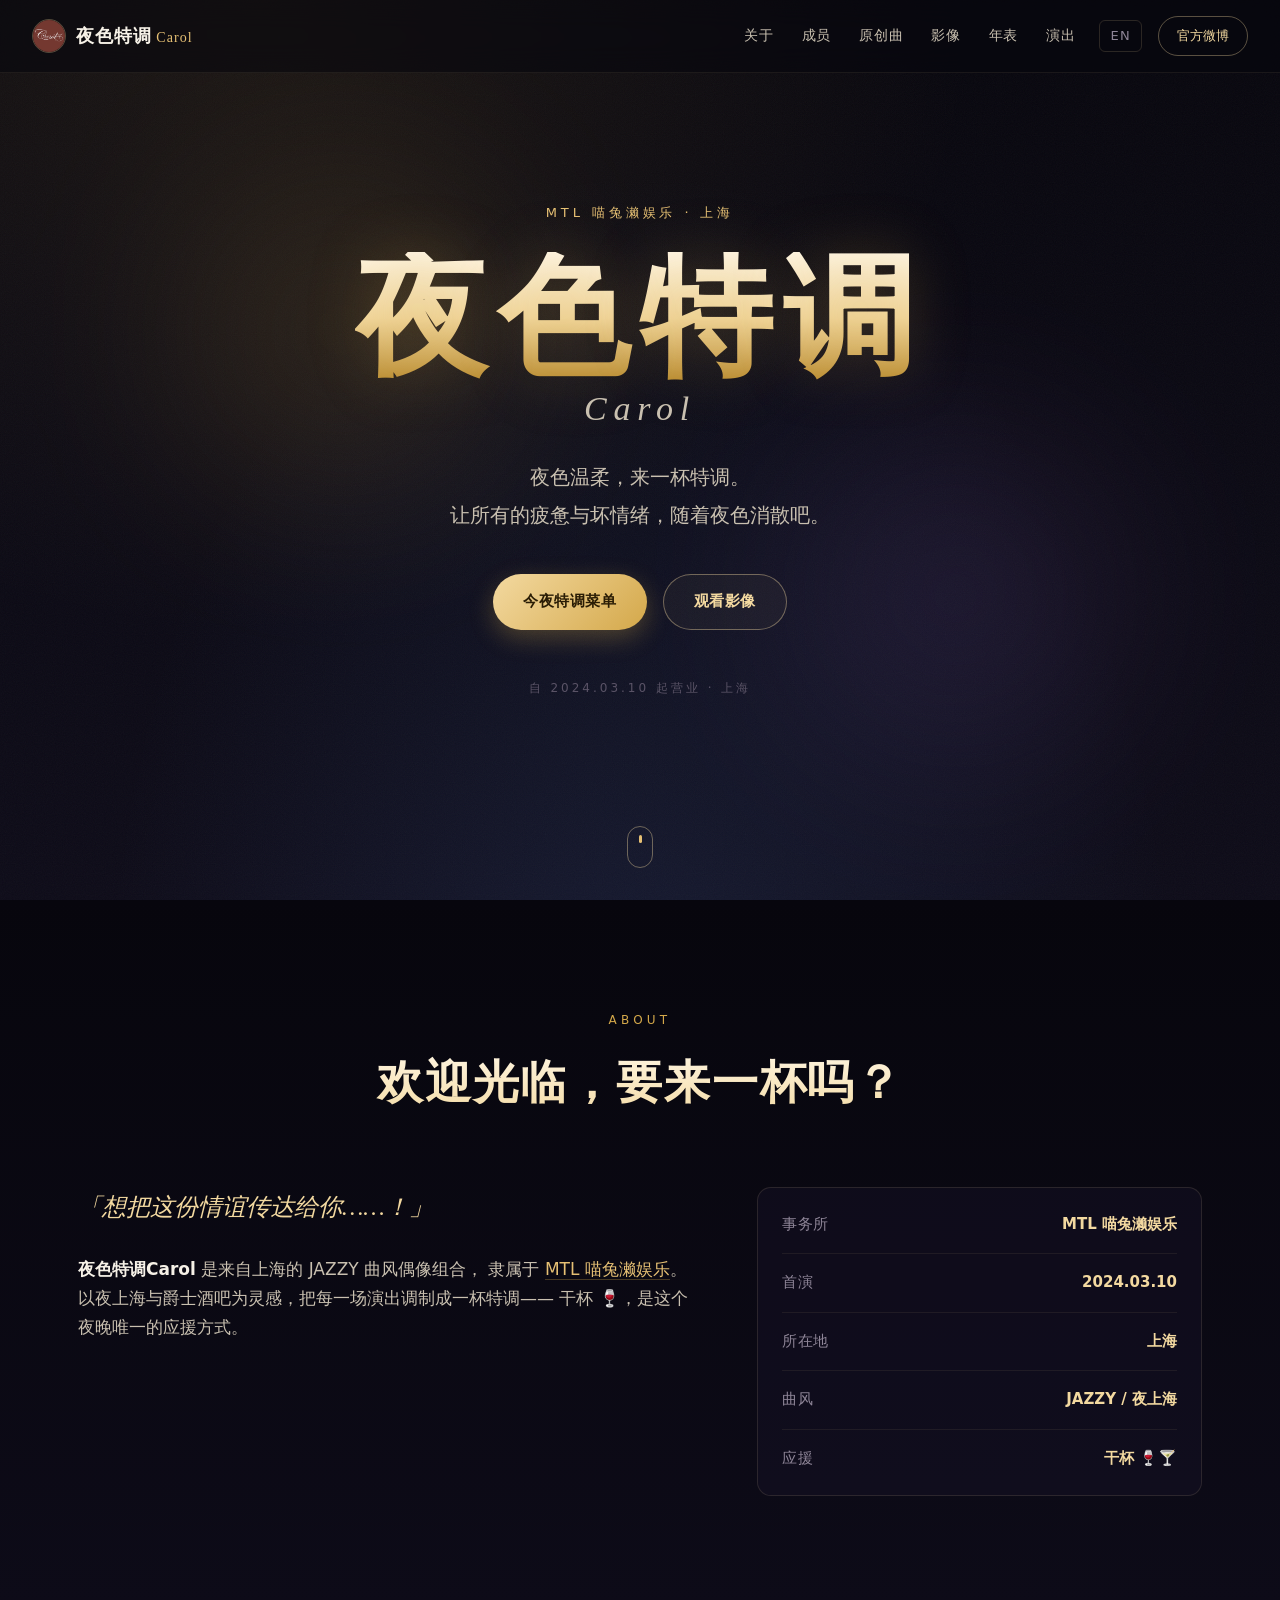
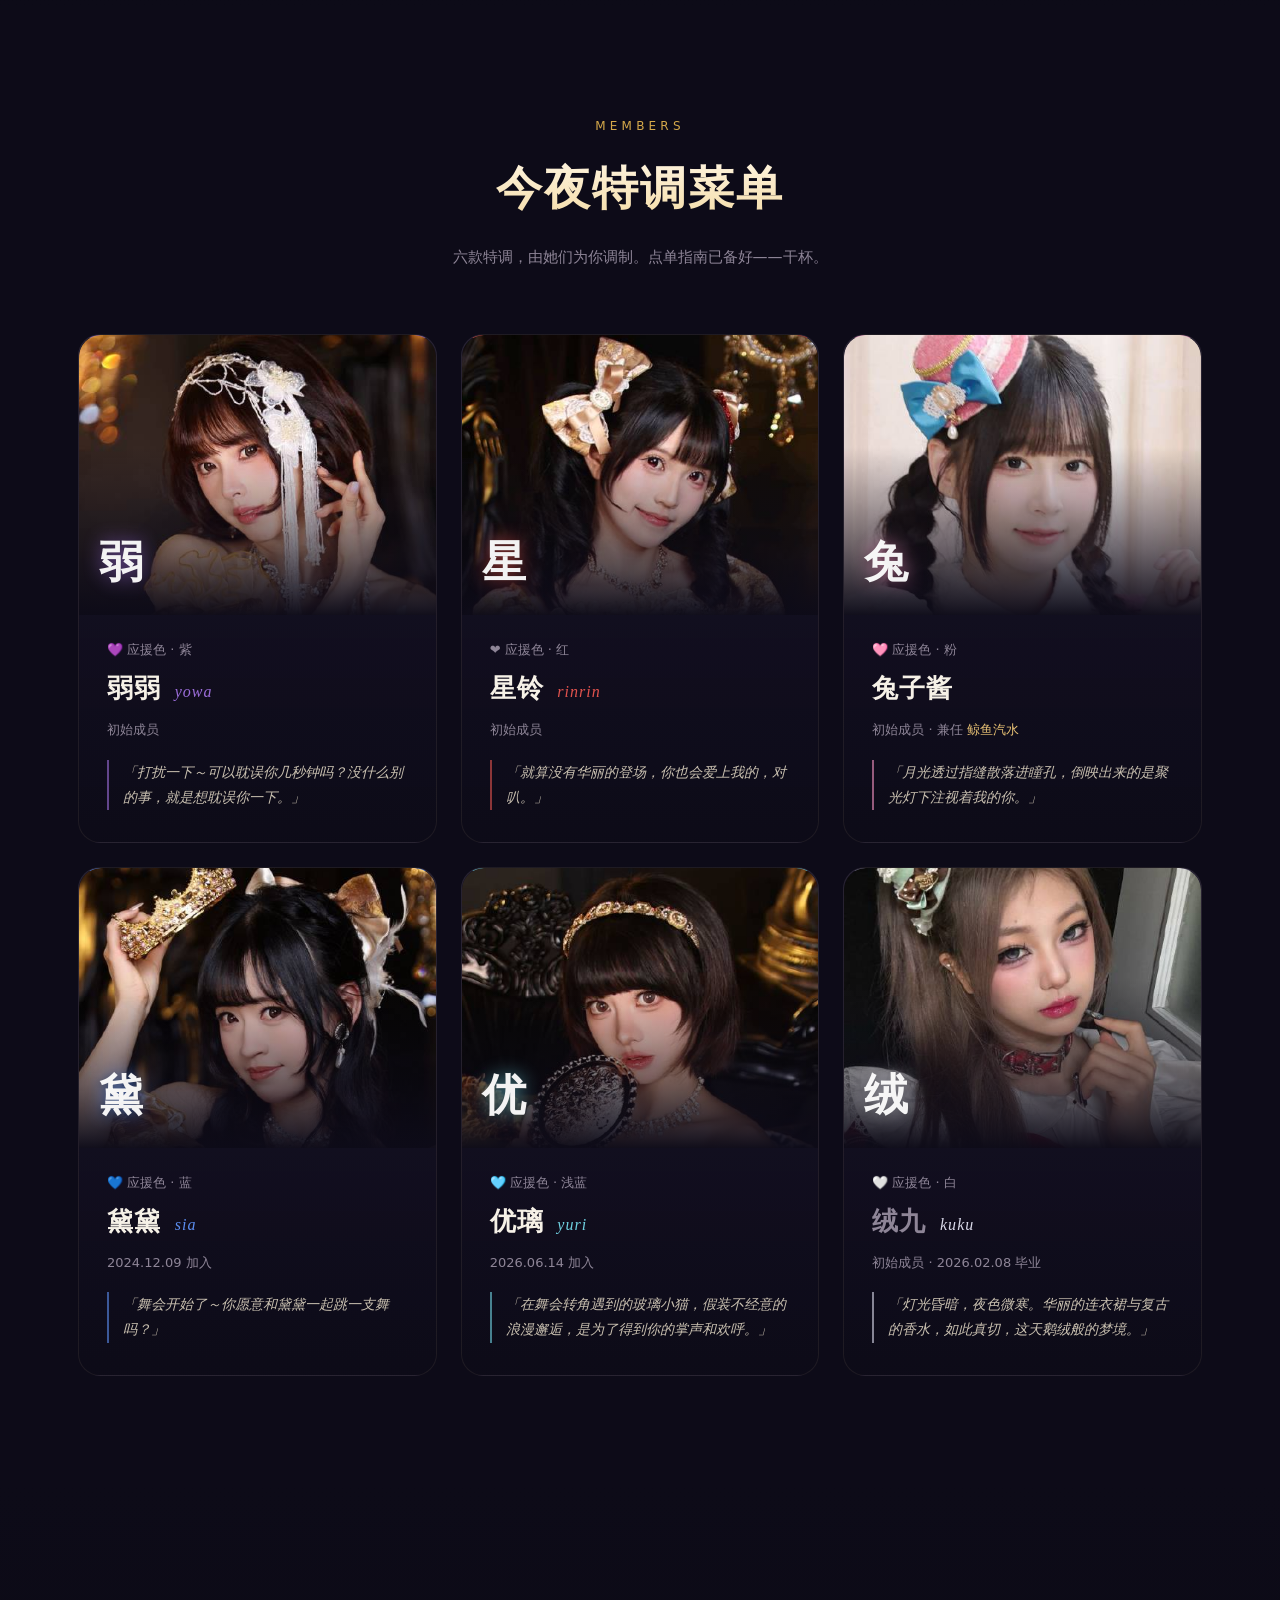
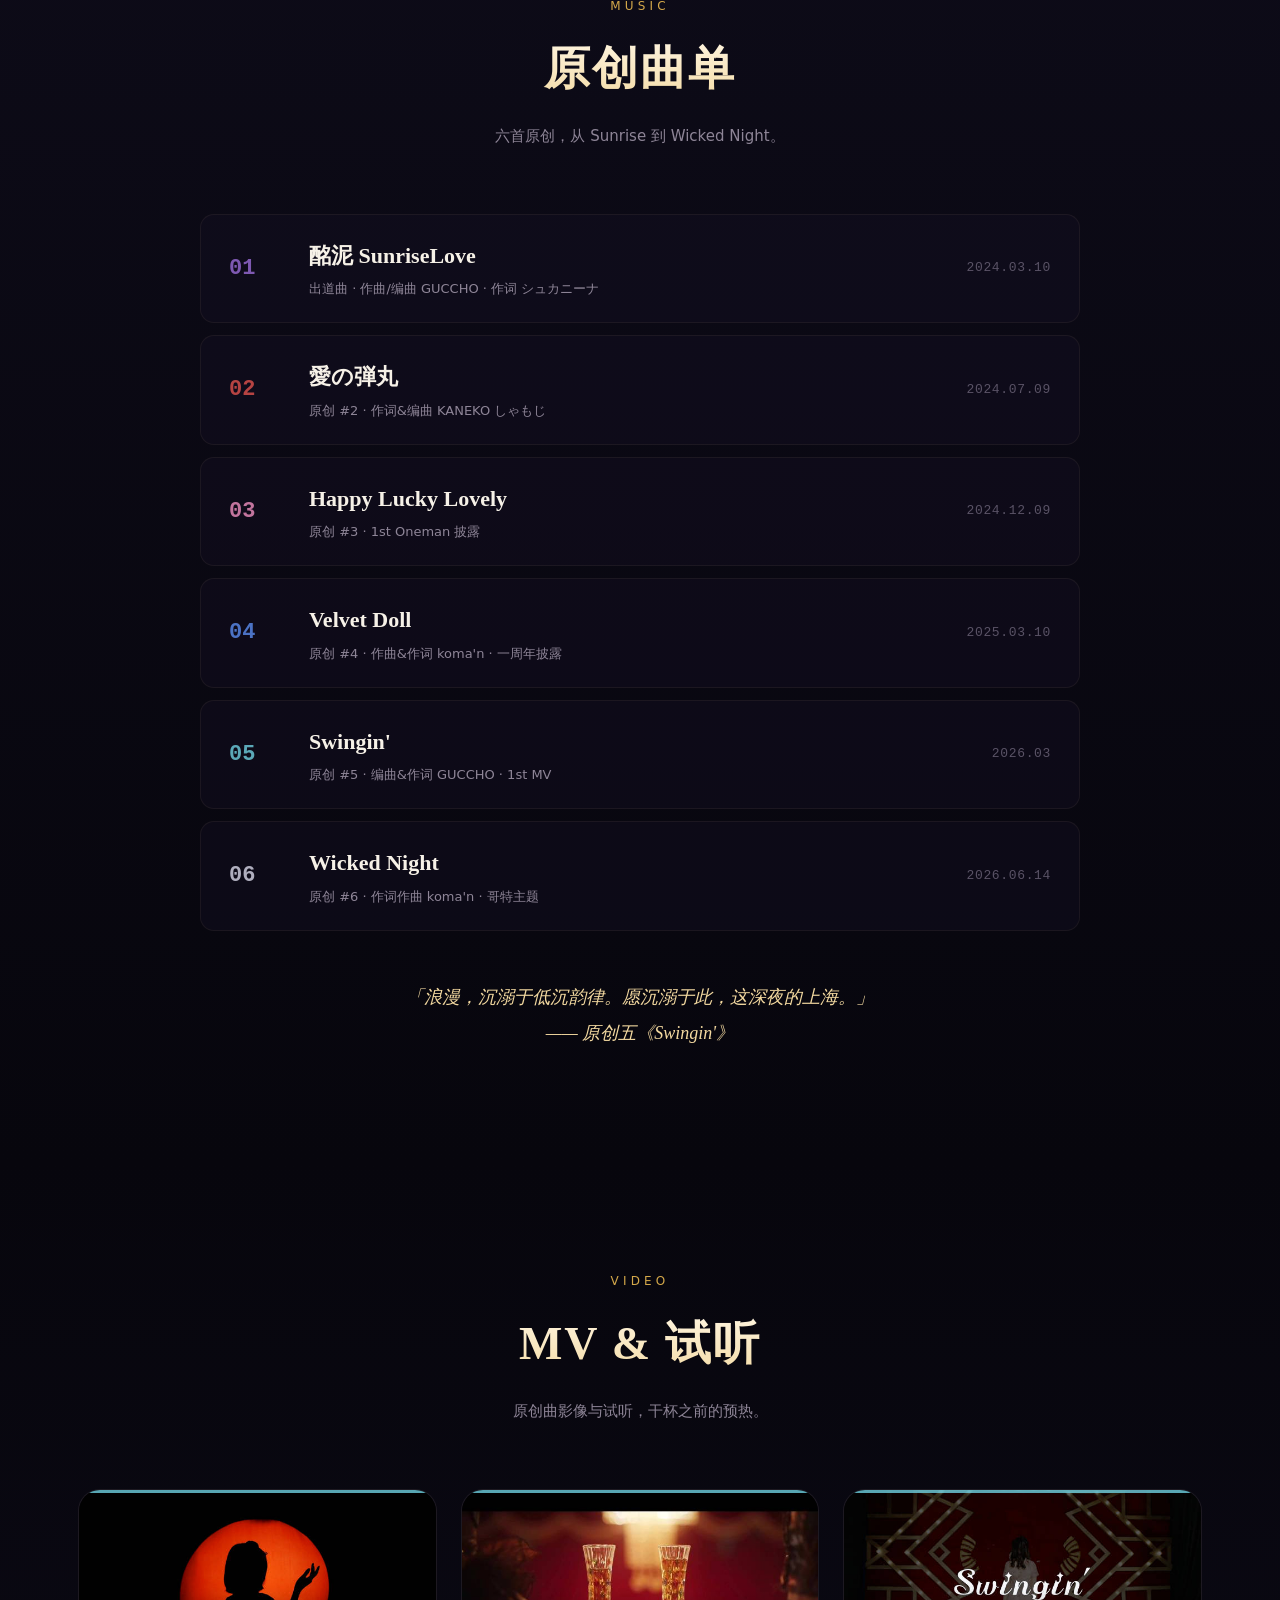
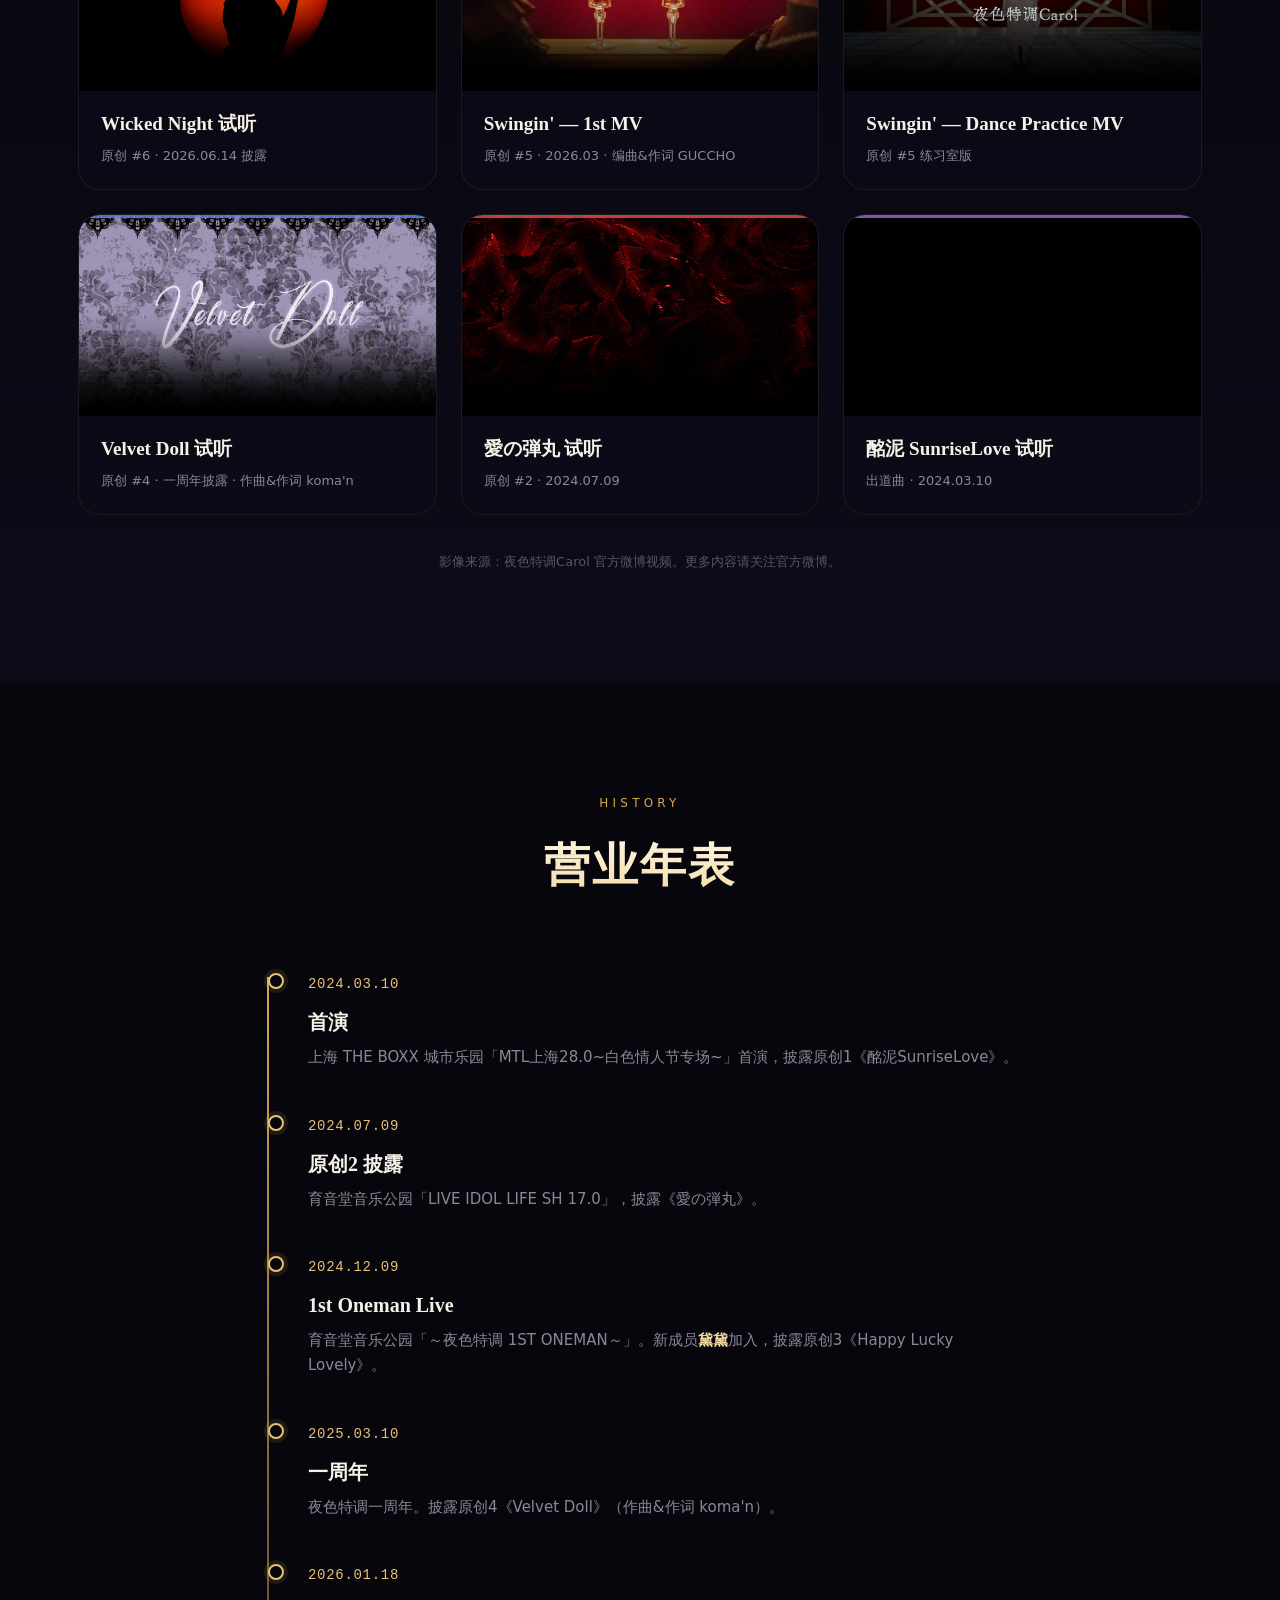
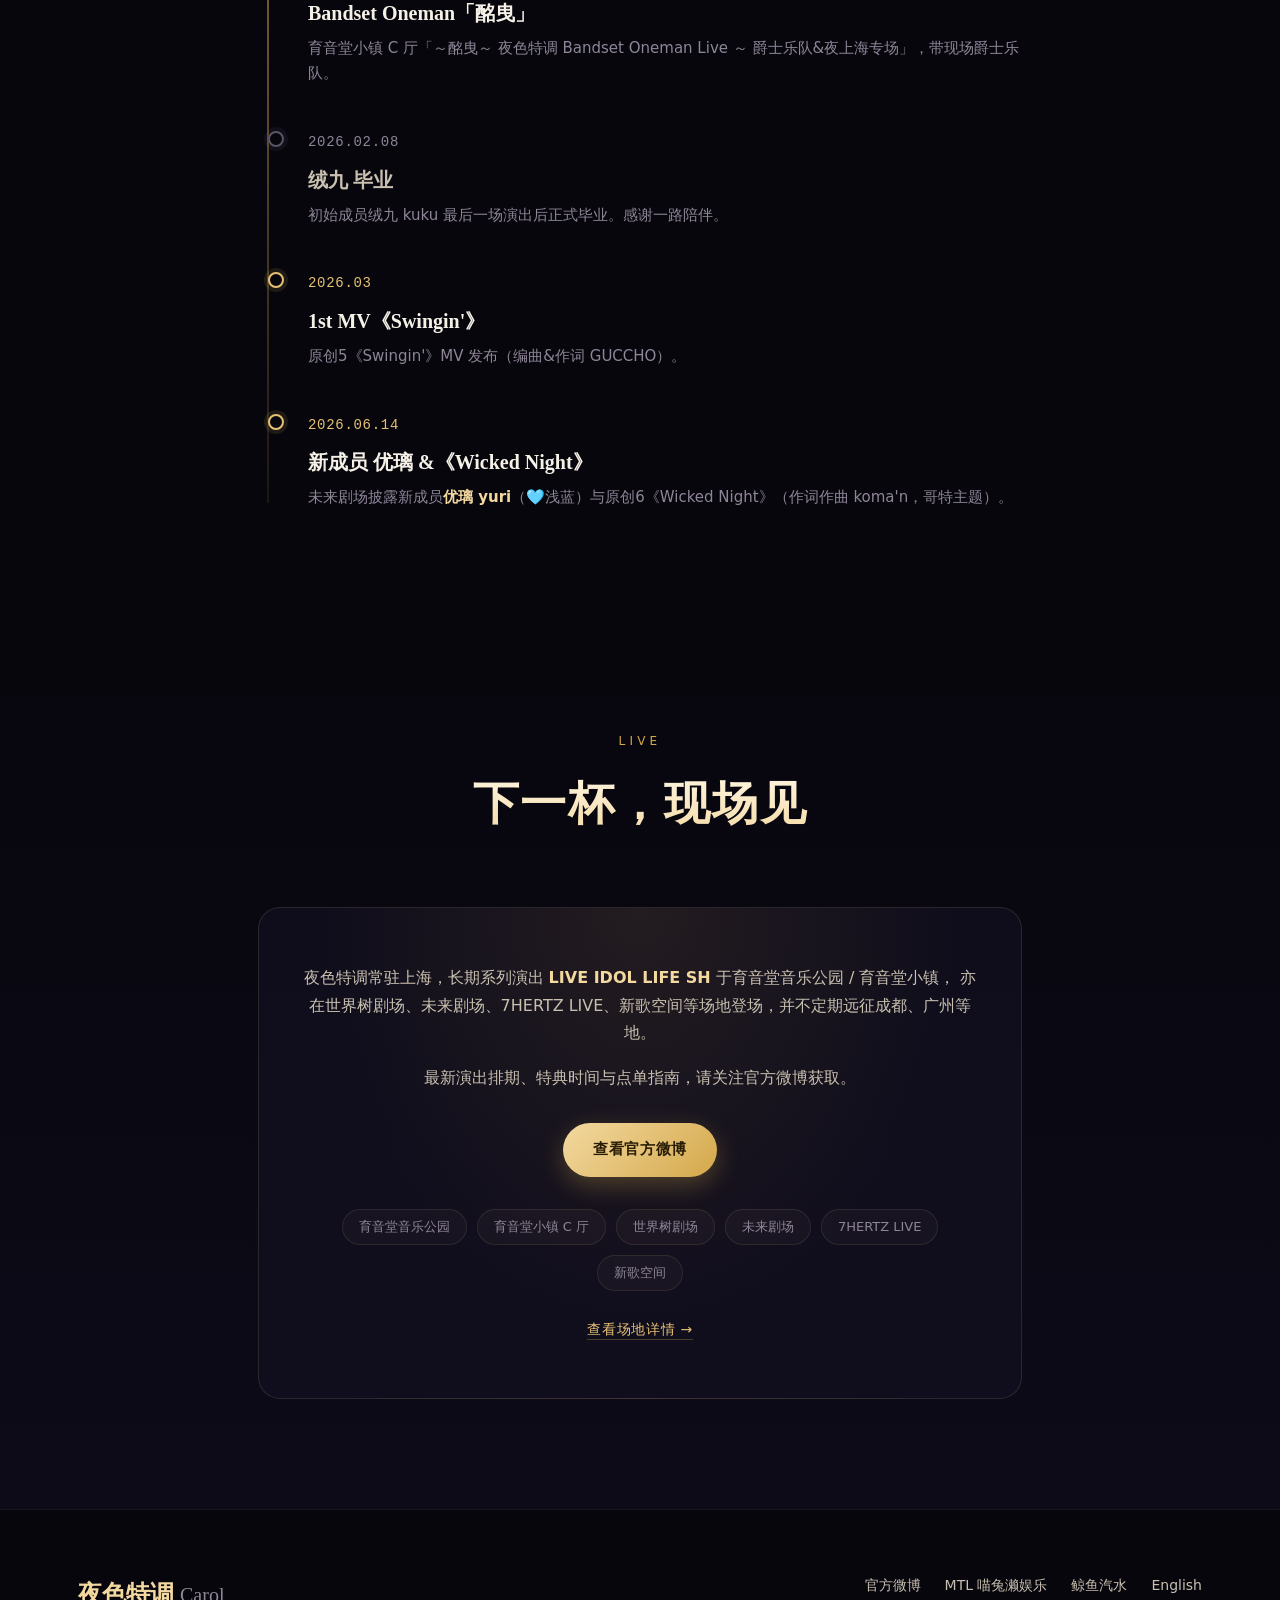
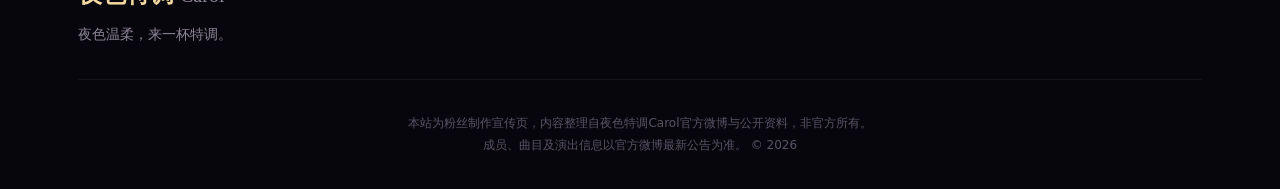
==== commit 6a02e1e0: "新增演出场地介绍页（中英双语），主页演出区链接过去 - 新增 venues.html / venues-en.html：6 个场地卡片（地址、交通、类型、介绍） - 主页 index.html / e" ====
--- a/index.html
+++ b/index.html
@@ -413,7 +413,7 @@
     <div class="live__card">
       <p class="live__text">
         夜色特调常驻上海，长期系列演出 <em>LIVE IDOL LIFE SH</em> 于育音堂音乐公园 / 育音堂小镇，
-        亦在世界树剧场、未来剧场、7HERTZ LIVE、JAM上海等场地登场，并不定期远征成都、广州等地。
+        亦在世界树剧场、未来剧场、7HERTZ LIVE、新歌空间等场地登场，并不定期远征成都、广州等地。
       </p>
       <p class="live__text">
         最新演出排期、特典时间与点单指南，请关注官方微博获取。
@@ -422,13 +422,14 @@
         <a href="https://weibo.com/u/2140549692" target="_blank" rel="noopener" class="btn btn--gold">查看官方微博</a>
       </div>
       <ul class="live__venues">
-        <li>育音堂音乐公园</li>
-        <li>育音堂小镇 C 厅</li>
-        <li>世界树剧场</li>
-        <li>未来剧场</li>
-        <li>7HERTZ LIVE</li>
-        <li>JAM上海</li>
+        <li><a href="venues.html">育音堂音乐公园</a></li>
+        <li><a href="venues.html">育音堂小镇 C 厅</a></li>
+        <li><a href="venues.html">世界树剧场</a></li>
+        <li><a href="venues.html">未来剧场</a></li>
+        <li><a href="venues.html">7HERTZ LIVE</a></li>
+        <li><a href="venues.html">新歌空间</a></li>
       </ul>
+      <p class="live__more"><a href="venues.html">查看场地详情 →</a></p>
     </div>
   </div>
 </section>
--- a/style.css
+++ b/style.css
@@ -459,7 +459,20 @@
   font-size: 13px; color: var(--ink-500); padding: 6px 16px;
   border: 1px solid rgba(243, 217, 160, 0.1); border-radius: 100px;
   background: rgba(243, 217, 160, 0.03);
-}
+  transition: all .2s ease;
+}
+.live__venues li a { color: inherit; }
+.live__venues li:hover {
+  color: var(--gold-300); border-color: rgba(243, 217, 160, 0.35);
+  background: rgba(243, 217, 160, 0.08);
+}
+.live__more { margin-top: 24px; }
+.live__more a {
+  font-size: 14px; color: var(--gold-400); letter-spacing: 0.05em;
+  border-bottom: 1px solid rgba(212, 168, 74, 0.3); padding-bottom: 2px;
+  transition: color .2s ease;
+}
+.live__more a:hover { color: var(--gold-300); }
 
 /* ============================================================
    页脚
@@ -481,6 +494,98 @@
 }
 
 /* ============================================================
+   场地介绍页
+   ============================================================ */
+.page-hero {
+  position: relative; min-height: 60vh; min-height: 60svh;
+  display: flex; align-items: center; justify-content: center;
+  text-align: center; overflow: hidden;
+  background:
+    radial-gradient(ellipse at 50% 120%, rgba(91, 141, 239, 0.12), transparent 60%),
+    radial-gradient(ellipse at 20% 0%, rgba(212, 168, 74, 0.1), transparent 50%),
+    linear-gradient(180deg, var(--night-900) 0%, var(--night-800) 100%);
+  padding: 120px 24px 80px;
+}
+.page-hero__inner { position: relative; z-index: 2; max-width: 760px; }
+.page-hero__kicker {
+  font-size: 12px; letter-spacing: 0.35em; text-transform: uppercase;
+  color: var(--gold-500); margin-bottom: 18px;
+}
+.page-hero__title {
+  font-family: var(--font-serif); font-weight: 700;
+  font-size: clamp(40px, 7vw, 72px); letter-spacing: 0.06em;
+  background: linear-gradient(180deg, #fff7e6, var(--gold-300));
+  -webkit-background-clip: text; background-clip: text; color: transparent;
+  margin-bottom: 20px;
+}
+.page-hero__desc { font-size: 16px; color: var(--ink-300); line-height: 1.9; margin-bottom: 32px; }
+.page-hero__back {
+  font-size: 14px; color: var(--gold-400); letter-spacing: 0.05em;
+  padding: 8px 20px; border: 1px solid rgba(243, 217, 160, 0.25); border-radius: 100px;
+  transition: all .2s ease;
+}
+.page-hero__back:hover { background: rgba(243, 217, 160, 0.12); border-color: rgba(243, 217, 160, 0.45); }
+
+.venues { background: linear-gradient(180deg, var(--night-800), var(--night-900)); }
+.venues__grid {
+  display: grid; grid-template-columns: repeat(2, 1fr); gap: 24px;
+}
+.venue {
+  position: relative; border-radius: var(--radius-lg);
+  background: linear-gradient(180deg, rgba(29, 24, 48, 0.7), rgba(13, 11, 24, 0.9));
+  border: 1px solid rgba(243, 217, 160, 0.08);
+  padding: 32px 30px; overflow: hidden;
+  transition: transform .35s ease, border-color .35s ease, box-shadow .35s ease;
+}
+.venue::before {
+  content: ""; position: absolute; top: 0; left: 0; right: 0; height: 3px;
+  background: linear-gradient(90deg, var(--gold-500), var(--gold-300)); opacity: 0.7;
+}
+.venue:hover {
+  transform: translateY(-4px);
+  border-color: rgba(243, 217, 160, 0.25);
+  box-shadow: 0 18px 44px rgba(0,0,0,0.5);
+}
+.venue__head { display: flex; align-items: flex-start; gap: 16px; margin-bottom: 20px; }
+.venue__no {
+  font-family: var(--font-mono); font-size: 26px; font-weight: 700;
+  color: var(--gold-500); opacity: 0.85; line-height: 1;
+  flex-shrink: 0;
+}
+.venue__title { flex: 1; }
+.venue__name {
+  font-family: var(--font-serif); font-size: 22px; font-weight: 700;
+  color: var(--ink-100); letter-spacing: 0.03em; line-height: 1.3;
+}
+.venue__name small {
+  display: block; font-family: var(--font-serif); font-style: italic;
+  font-weight: 400; color: var(--gold-400); font-size: 14px; margin-top: 4px;
+}
+.venue__type {
+  display: inline-block; font-size: 11px; letter-spacing: 0.1em;
+  color: var(--ink-500); padding: 3px 10px;
+  border: 1px solid rgba(243, 217, 160, 0.15); border-radius: 100px;
+  margin-top: 10px;
+}
+.venue__facts {
+  margin-bottom: 18px; padding: 4px 0;
+  border-top: 1px solid rgba(243, 217, 160, 0.07);
+  border-bottom: 1px solid rgba(243, 217, 160, 0.07);
+}
+.venue__facts > div {
+  display: flex; gap: 12px; padding: 10px 0; font-size: 14px;
+}
+.venue__facts > div + div { border-top: 1px solid rgba(243, 217, 160, 0.05); }
+.venue__facts dt { color: var(--ink-500); white-space: nowrap; flex-shrink: 0; }
+.venue__facts dd { color: var(--ink-100); }
+.venue__desc { font-size: 14px; color: var(--ink-300); line-height: 1.85; }
+.venue__desc em { color: var(--gold-300); font-style: normal; font-weight: 600; }
+.venues__note {
+  text-align: center; margin-top: 48px; font-size: 13px; color: var(--ink-700); line-height: 1.9;
+}
+.venues__note a { color: var(--gold-400); border-bottom: 1px solid rgba(212,168,74,.3); }
+
+/* ============================================================
    滚动渐入
    ============================================================ */
 .reveal { opacity: 0; transform: translateY(30px); transition: opacity .8s ease, transform .8s ease; }
@@ -493,6 +598,7 @@
   .about__grid { grid-template-columns: 1fr; gap: 36px; }
   .menu__grid { grid-template-columns: repeat(2, 1fr); }
   .video__grid { grid-template-columns: repeat(2, 1fr); }
+  .venues__grid { grid-template-columns: 1fr; }
   .nav__links { display: none; }
 }
 @media (max-width: 640px) {
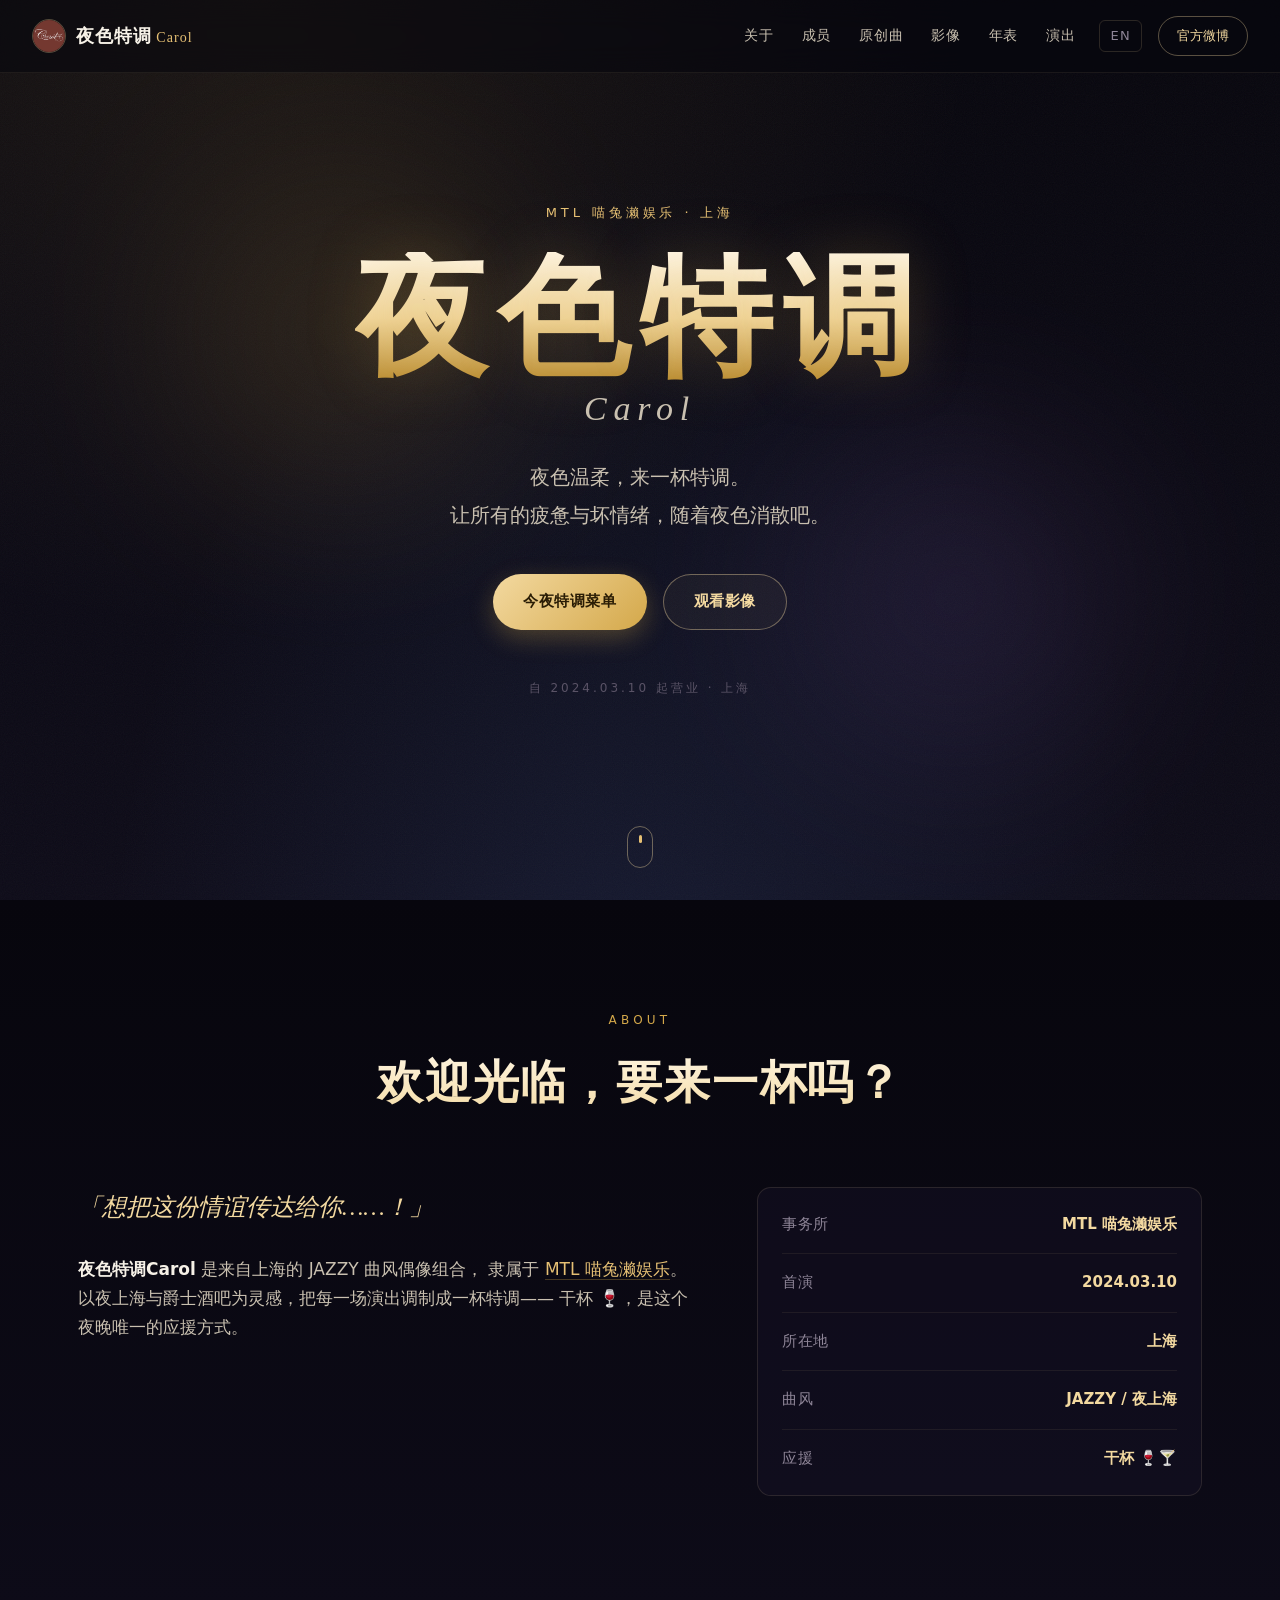
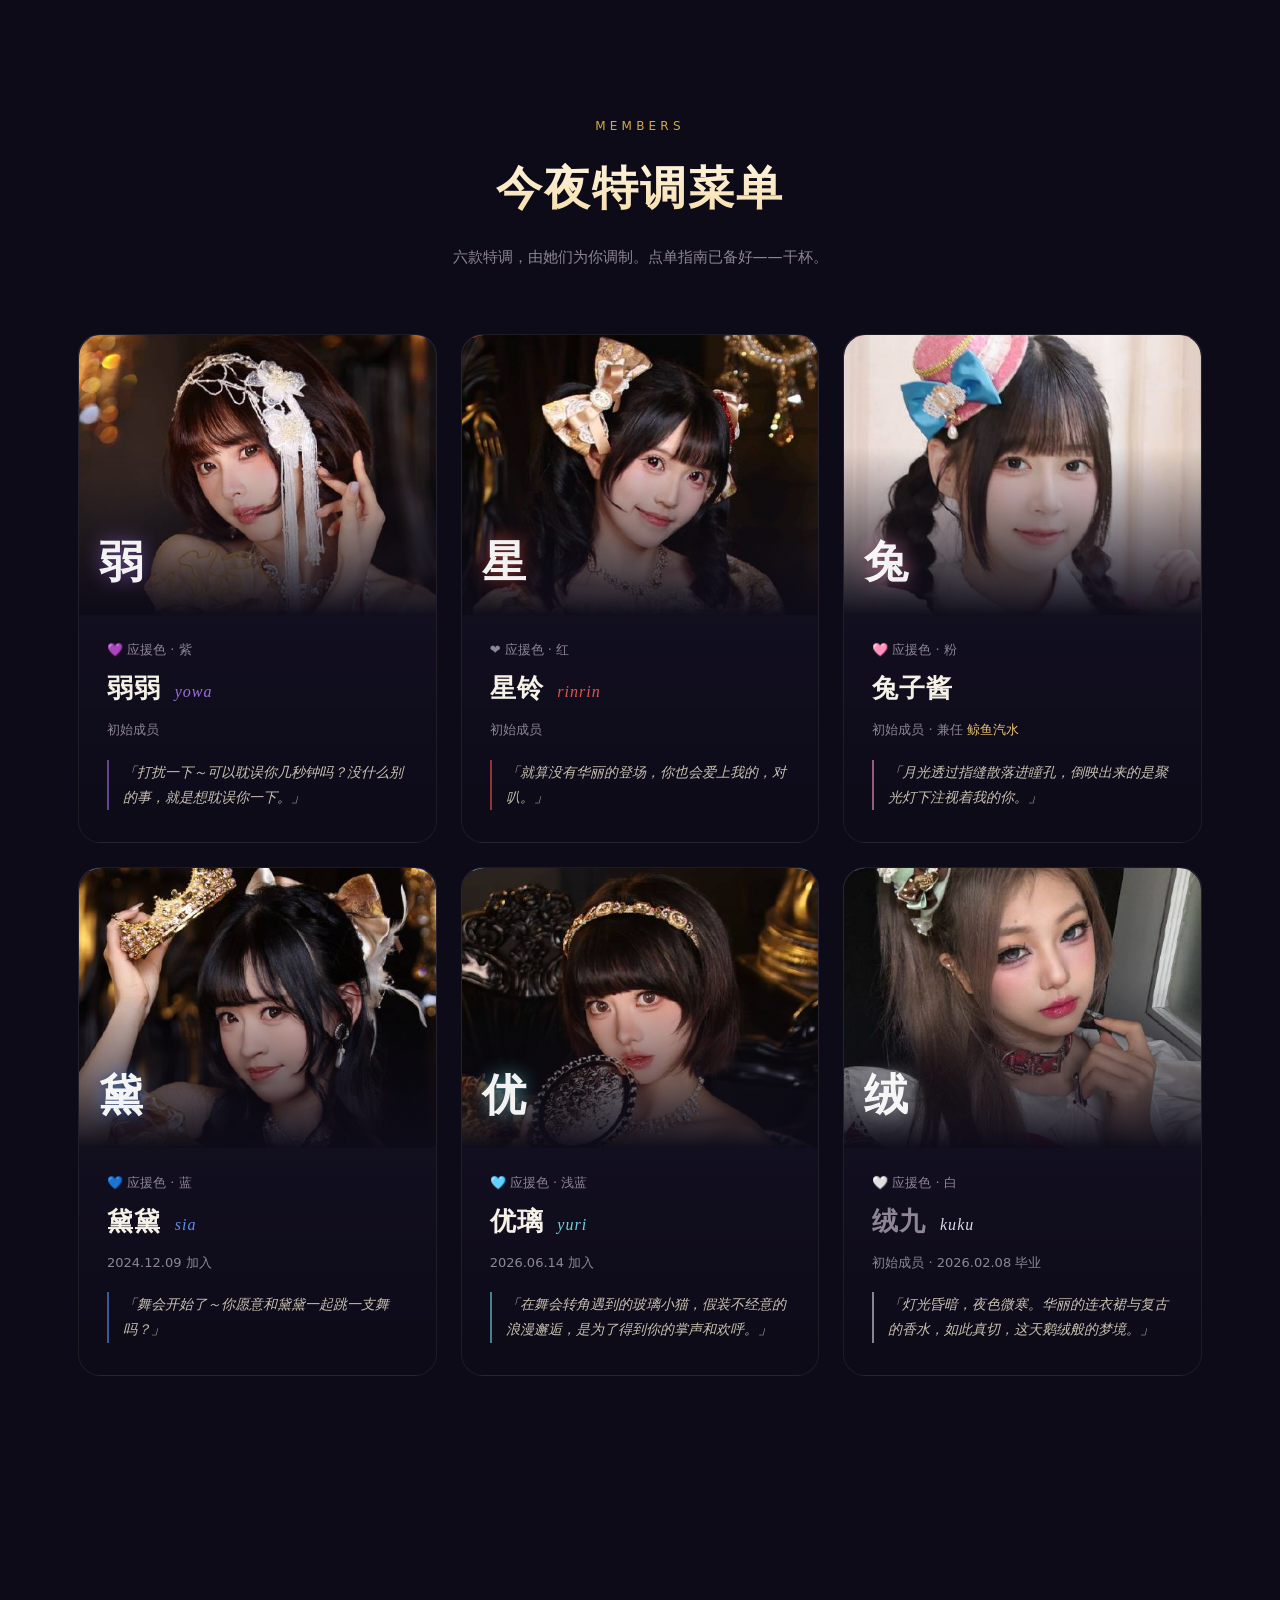
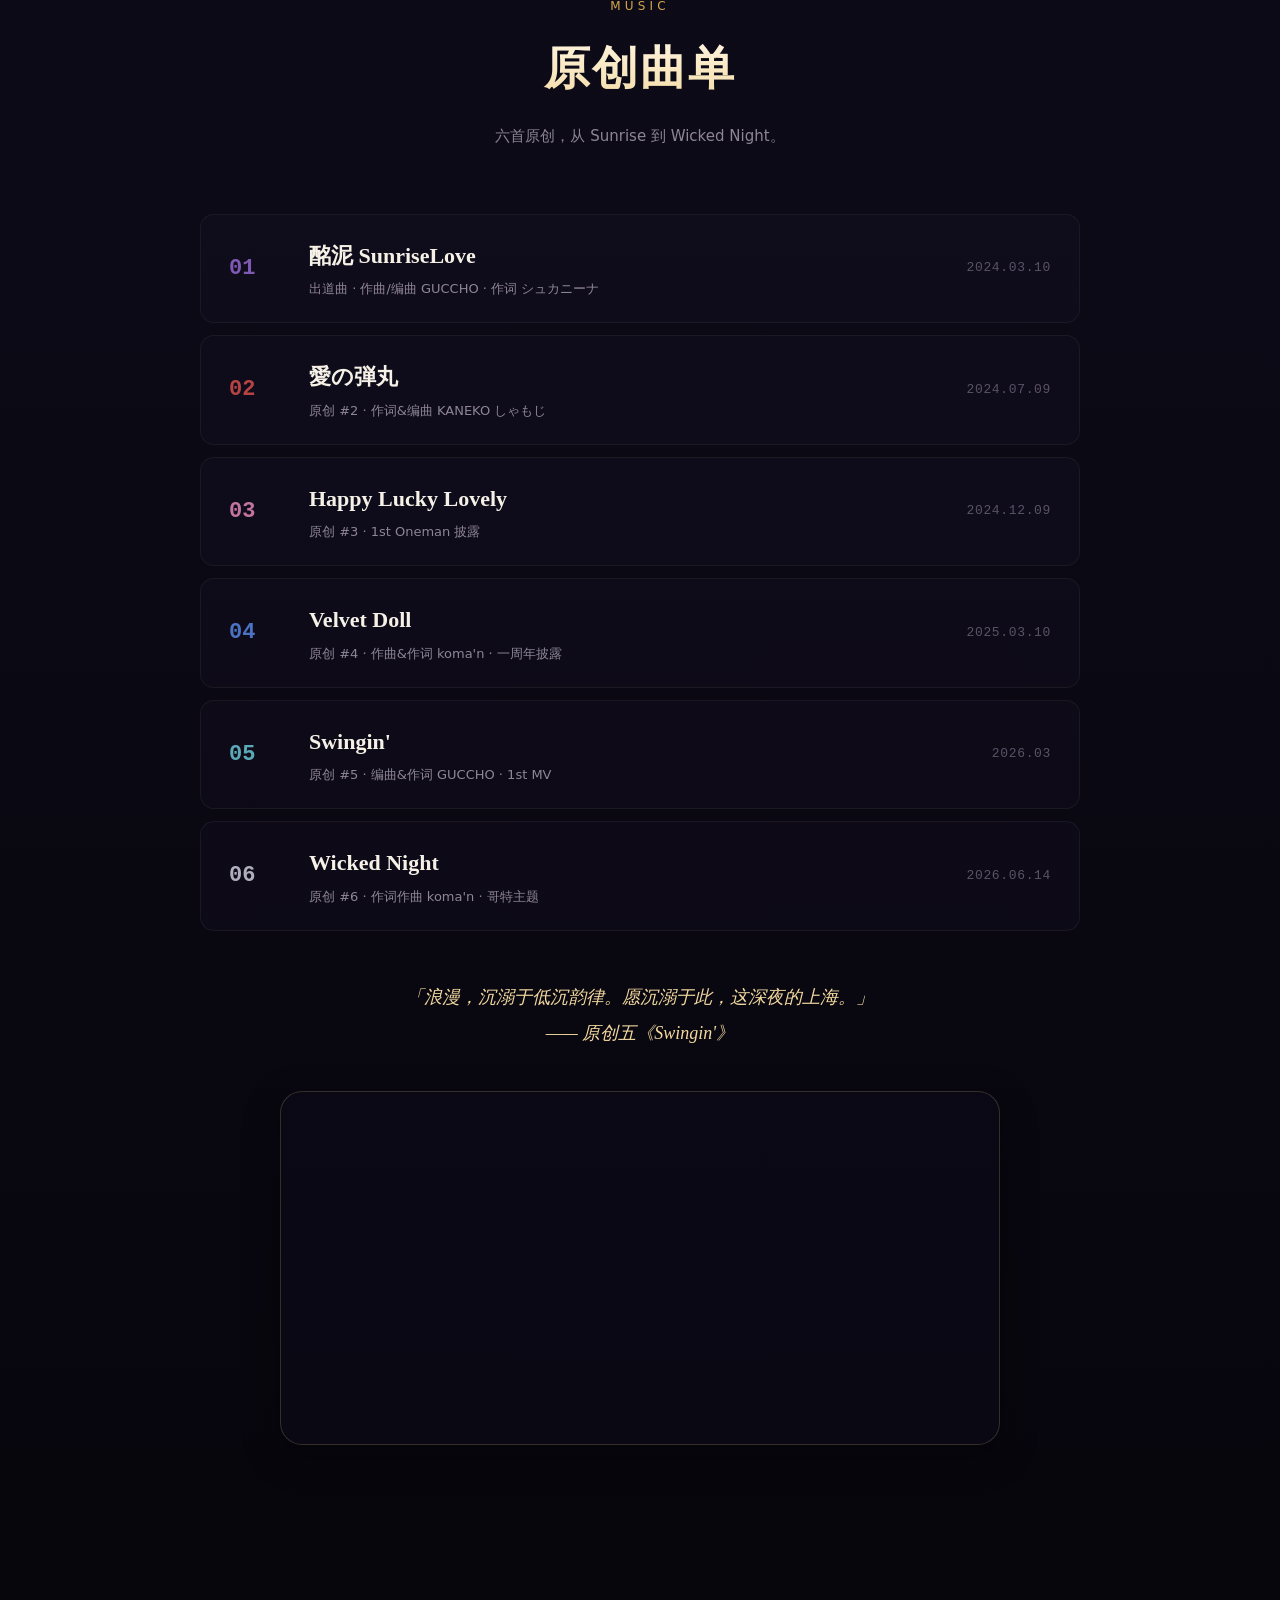
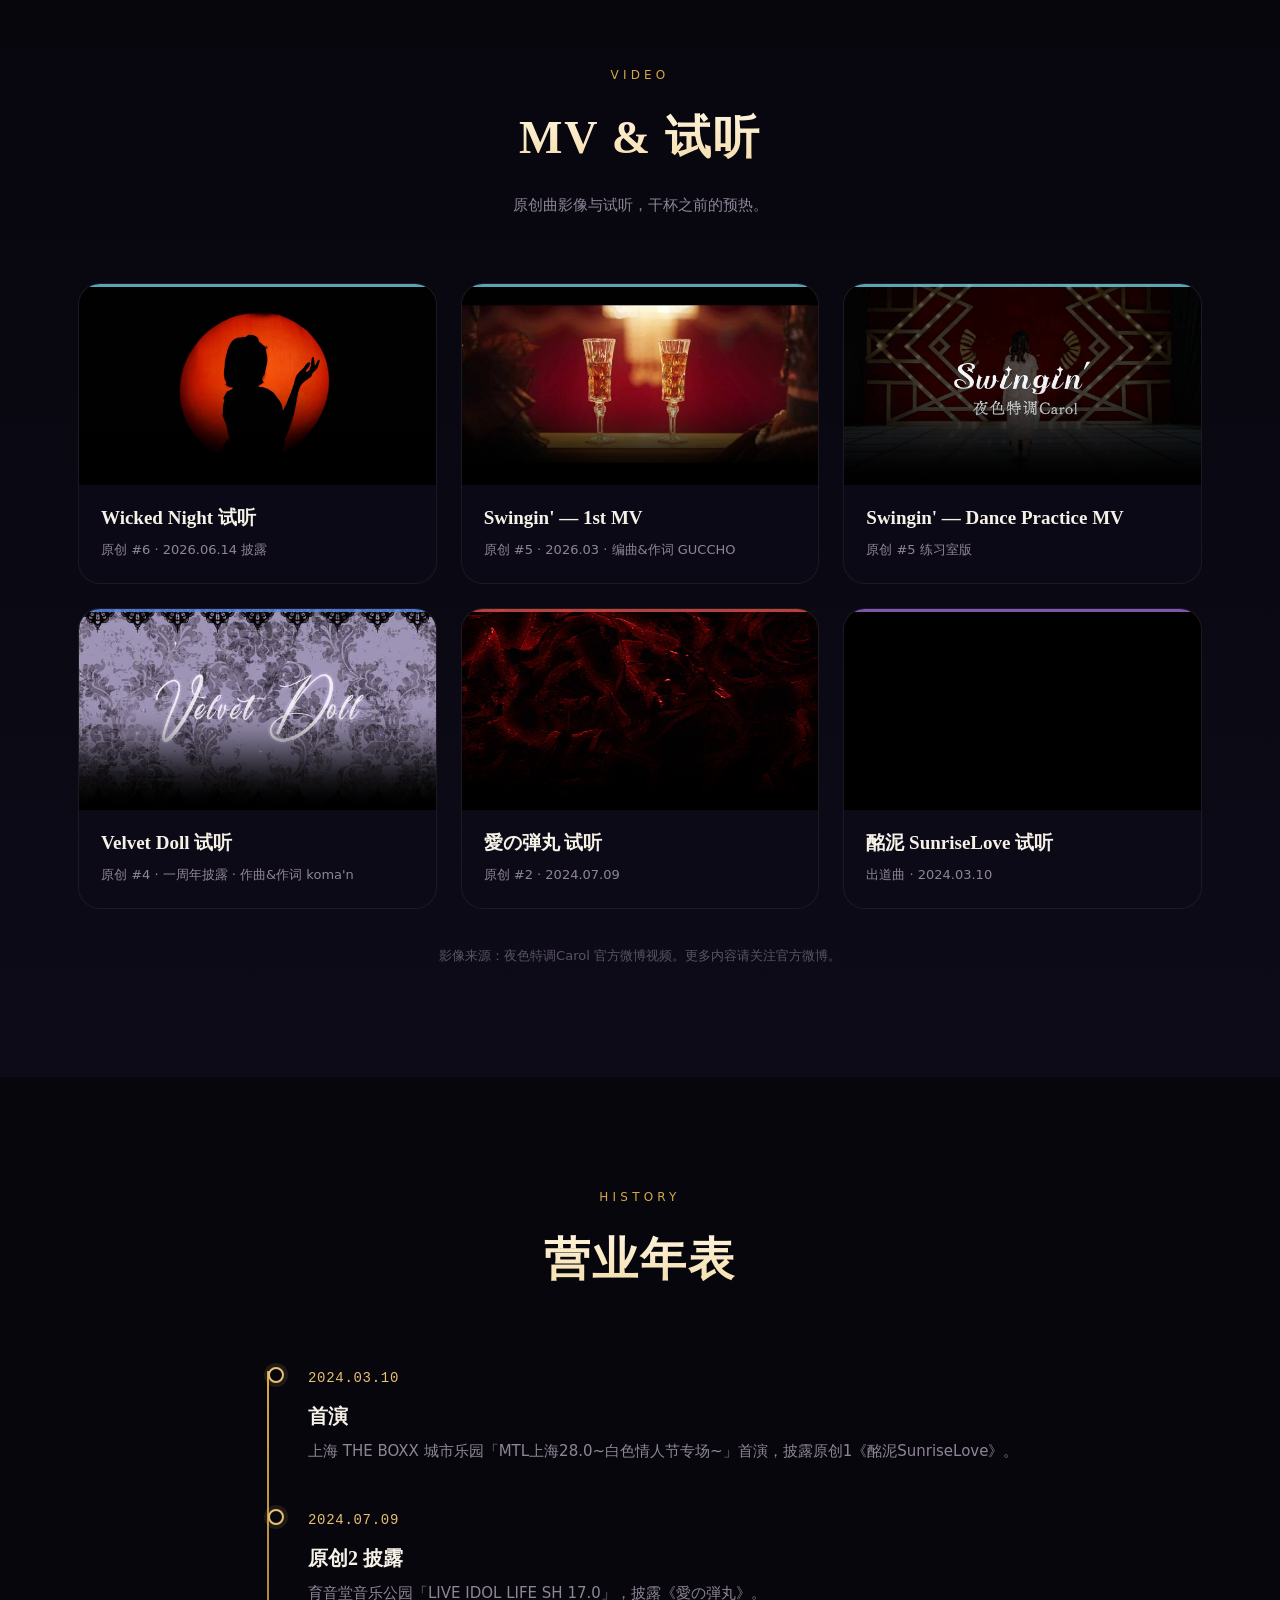
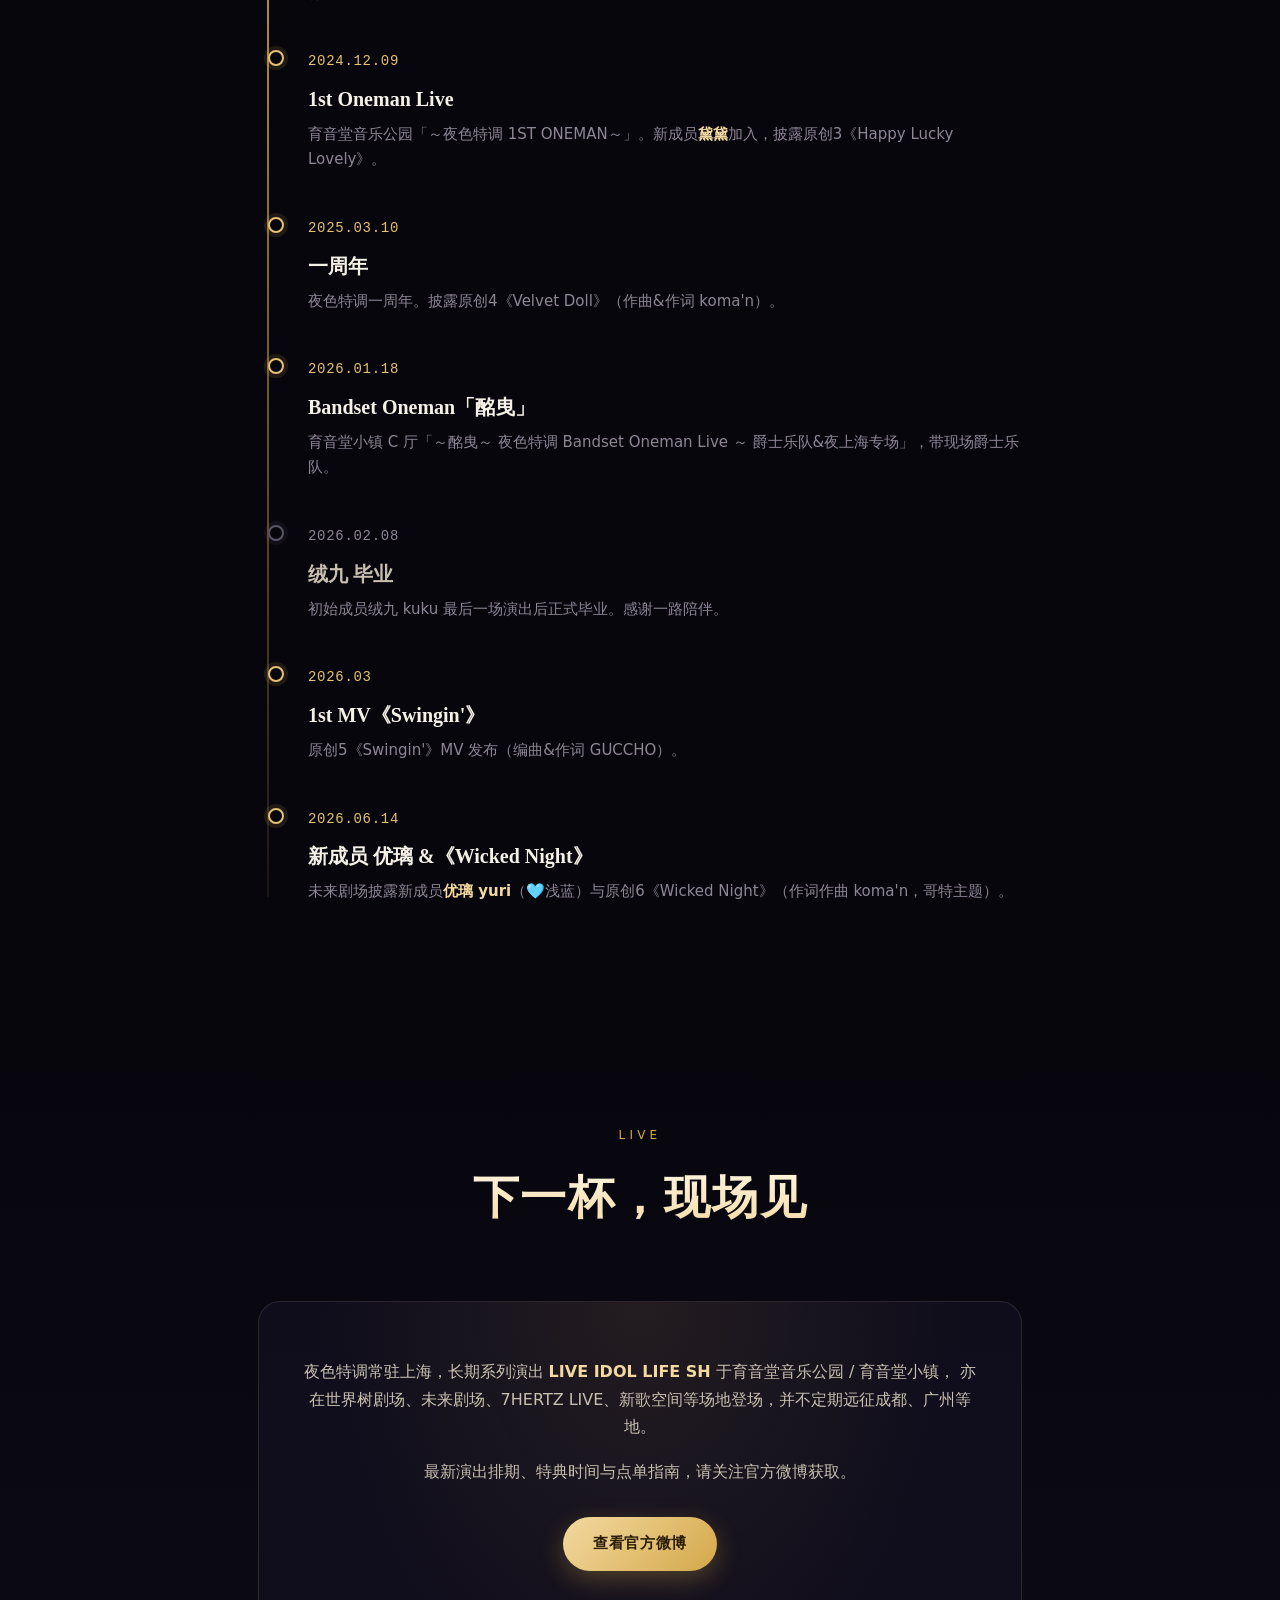
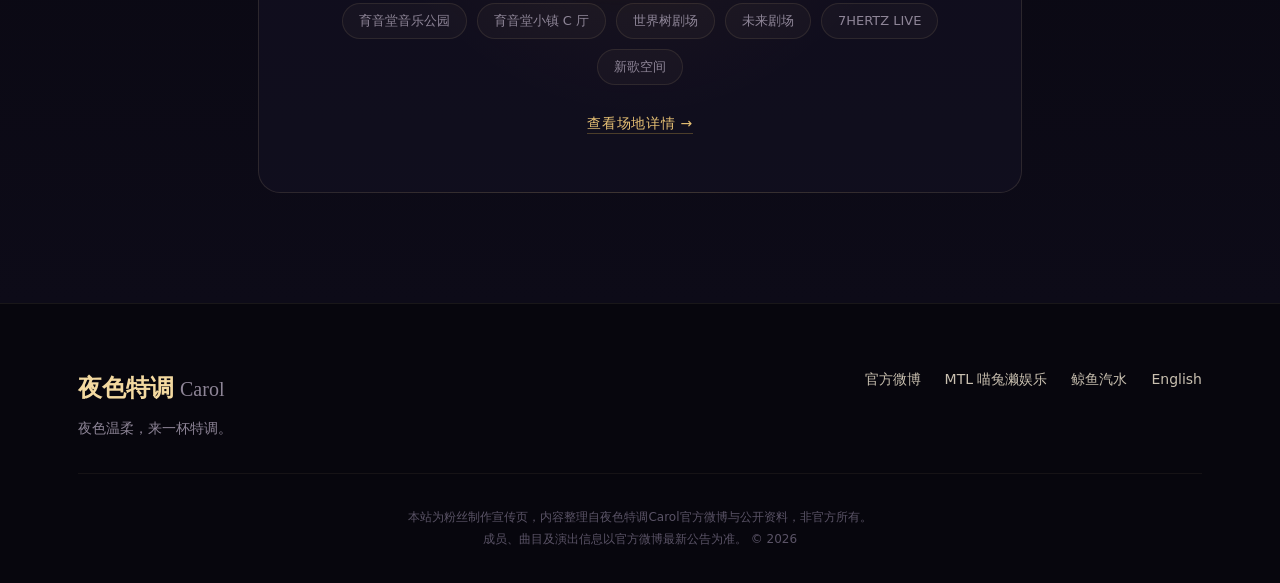
==== commit f27089ee: "原创曲区块嵌入 Spotify 歌单播放器（中英双语） - index.html / en.html 原创曲区块末尾加入 Spotify embed iframe - style.css 新增 .em" ====
--- a/index.html
+++ b/index.html
@@ -247,6 +247,15 @@
       「浪漫，沉溺于低沉韵律。愿沉溺于此，这深夜的上海。」<br>
       —— 原创五《Swingin'》
     </p>
+
+    <div class="embed">
+      <iframe
+        src="https://open.spotify.com/embed/playlist/0U6FLTyWaZfxBeqvXQ4978"
+        width="100%" height="352" frameborder="0" allowfullscreen=""
+        allow="autoplay; clipboard-write; encrypted-media; fullscreen; picture-in-picture"
+        loading="lazy"
+        title="夜色特调Carol 歌单"></iframe>
+    </div>
   </div>
 </section>
 
--- a/style.css
+++ b/style.css
@@ -368,6 +368,13 @@
   text-align: center; margin-top: 48px; font-family: var(--font-serif);
   font-style: italic; font-size: 18px; color: var(--gold-300); line-height: 2;
 }
+.embed {
+  margin: 40px auto 0; max-width: 720px; border-radius: var(--radius-lg);
+  overflow: hidden; border: 1px solid rgba(243, 217, 160, 0.18);
+  background: rgba(13, 11, 24, 0.6);
+  box-shadow: 0 12px 36px rgba(0,0,0,0.4);
+}
+.embed iframe { display: block; width: 100%; border: 0; }
 
 /* ============================================================
    影像 / 视频
@@ -545,6 +552,32 @@
   transform: translateY(-4px);
   border-color: rgba(243, 217, 160, 0.25);
   box-shadow: 0 18px 44px rgba(0,0,0,0.5);
+}
+.venue__art {
+  height: 170px;
+  margin: -32px -30px 22px;
+  overflow: hidden;
+  position: relative;
+  display: flex;
+  align-items: center;
+  justify-content: center;
+  background:
+    radial-gradient(ellipse at 50% 130%, rgba(212,168,74,0.14), transparent 65%),
+    linear-gradient(180deg, rgba(29,24,48,0.55), rgba(13,11,24,0.95));
+  border-bottom: 1px solid rgba(243,217,160,0.08);
+}
+.venue__art::after {
+  content: "";
+  position: absolute; inset: 0;
+  background: linear-gradient(180deg, transparent 55%, rgba(13,11,24,0.55));
+  pointer-events: none;
+}
+.venue__art svg {
+  position: relative; z-index: 2;
+  display: block;
+  width: 72%; height: 82%;
+  opacity: 0.92;
+  filter: drop-shadow(0 0 14px rgba(212,168,74,0.22));
 }
 .venue__head { display: flex; align-items: flex-start; gap: 16px; margin-bottom: 20px; }
 .venue__no {
